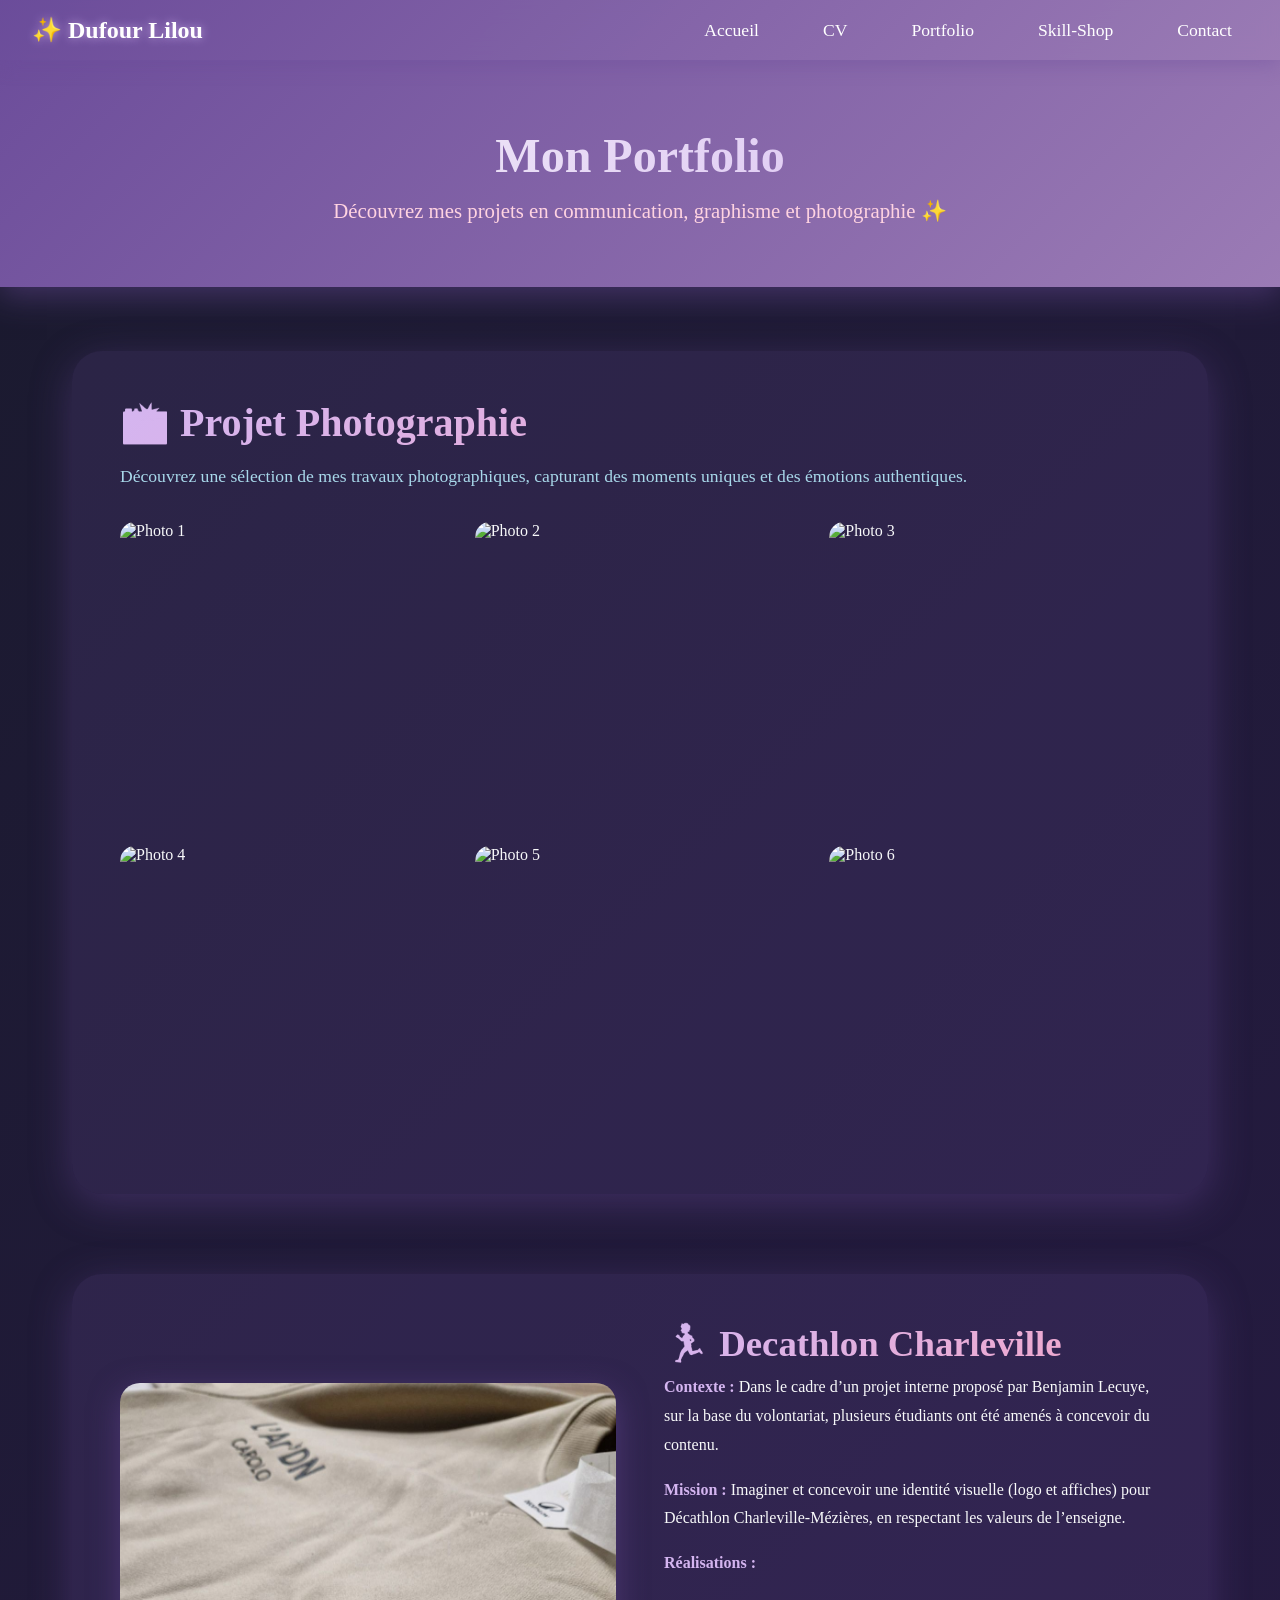
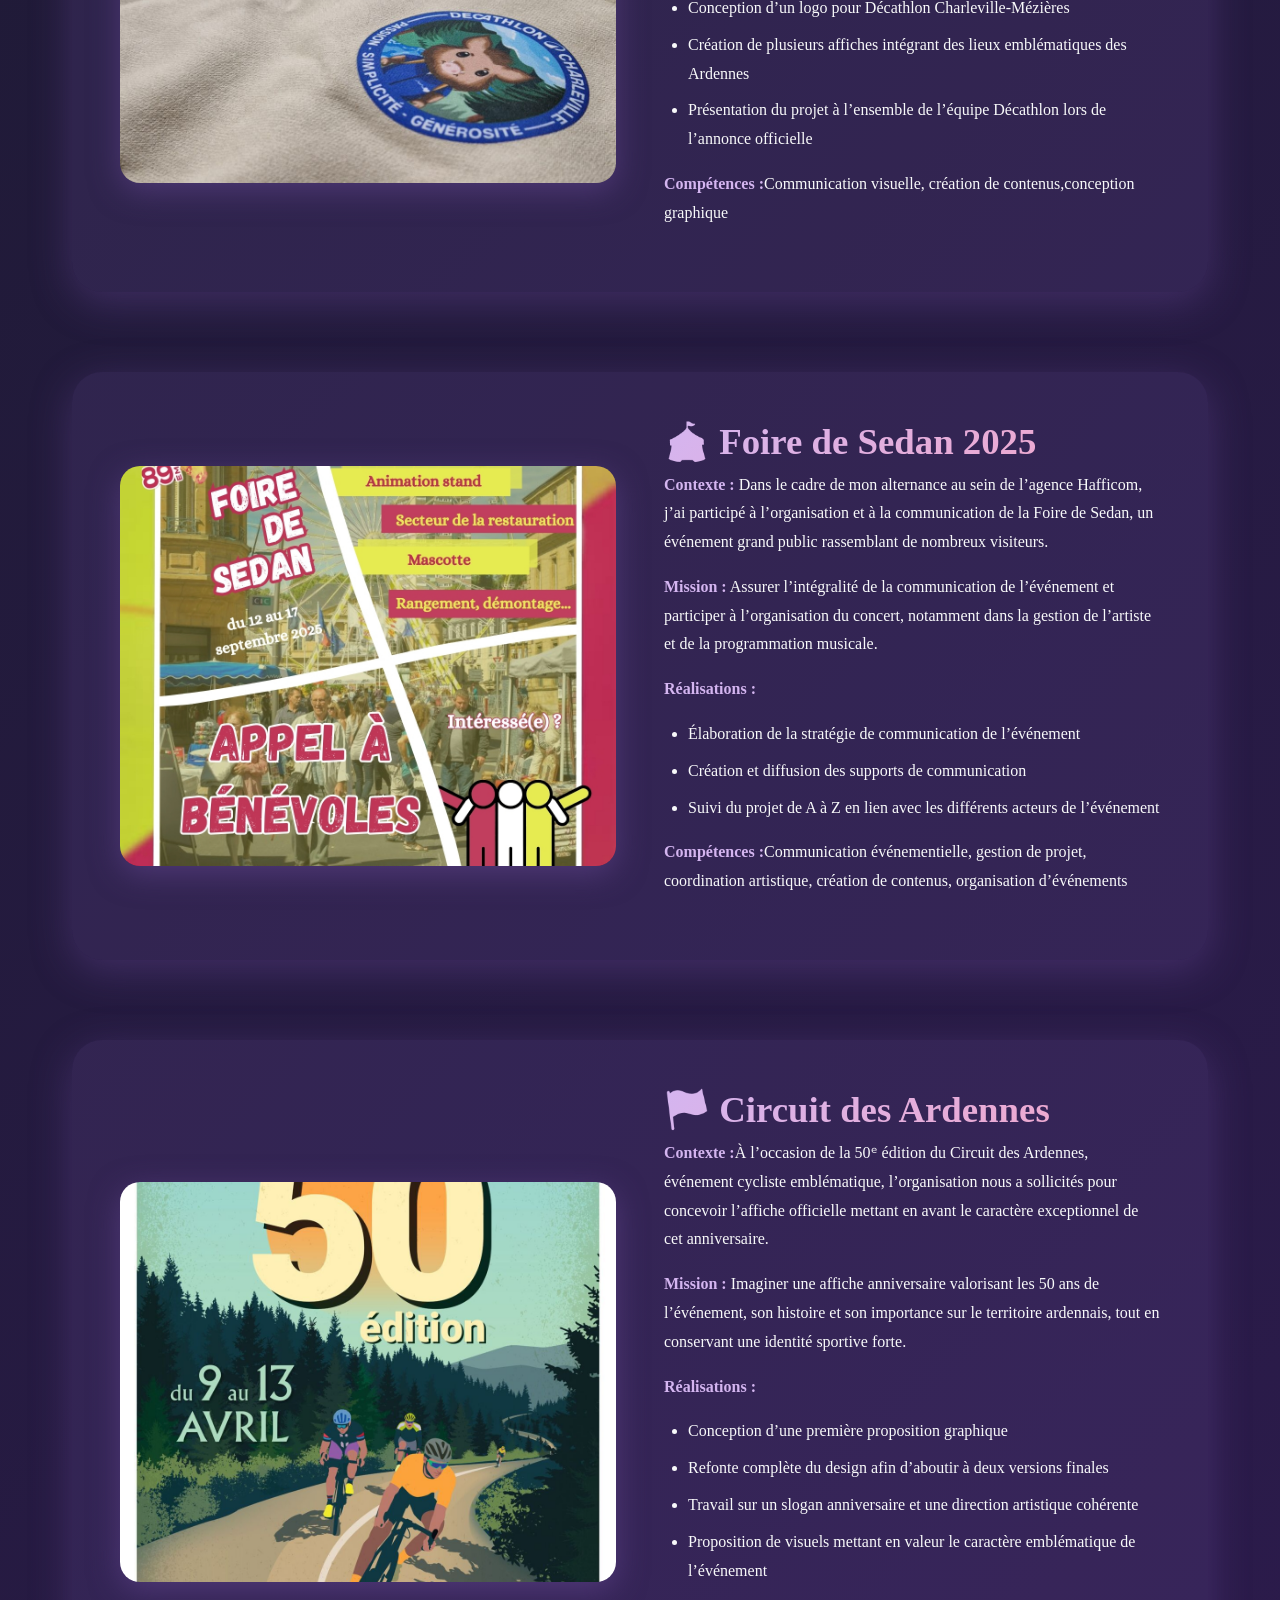
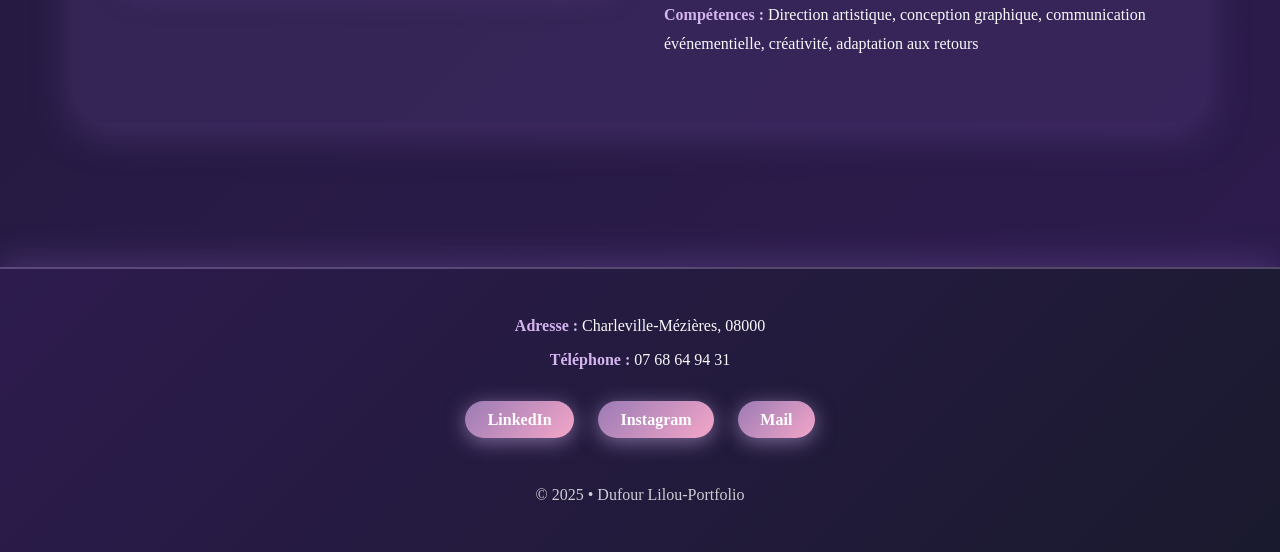
==== portfolio.html @ b740c4a5 "Mise en ligne" ====
<!DOCTYPE html>
<head>
    <meta charset="UTF-8">
    <meta name="viewport" content="width=device-width, initial-scale=1.0">
    <title>Portfolio • Dufour Lilou</title>
    <link rel="stylesheet" href="portfolio.css">
</head>
<body>
    <nav class="navbar">
        <div class="logo">✨ Dufour Lilou</div>
        <button class="burger-menu" id="boutonBurger">
            <span></span>
            <span></span>
            <span></span>
        </button>
        <ul class="nav-liens" id="navliens">
            <li><a href="index.html">Accueil</a></li>
            <li><a href="cv.html">CV</a></li>
            <li><a href="portfolio.html">Portfolio</a></li>
            <li><a href="skill-shop.html">Skill-Shop</a></li>
            <li><a href="contact.html">Contact</a></li>
        </ul>
    </nav>

    <header class="portfolio-header">
        <h1>Mon Portfolio</h1>
        <p>Découvrez mes projets en communication, graphisme et photographie ✨</p>
    </header>

    <main class="contenu-portfolio">

        <section class="projet-section">
            <div class="projet-header">
                <h2>📸 Projet Photographie</h2>
                <p class="projet-intro">Découvrez une sélection de mes travaux photographiques, capturant des moments uniques et des émotions authentiques.</p>
            </div>
            
            <div class="photo-galerie">
                <div class="photo-item" onclick="toggleCaption(this)" data-caption='"Trois âmes, une saison, mille souvenirs." : shooting photo en extérieur'>
                    <img src="Eux 3.JPG" alt="Photo 1">
                    <div class="photo-caption">
                        <p>"Trois âmes, une saison, mille souvenirs." : shooting photo en extérieur</p>
                    </div>
                </div>
                
                <div class="photo-item" onclick="toggleCaption(this)" data-caption='"Les yeux captent la lumière du monde" : shooting pour jeune fille en extérieur'>
                    <img src="Ambre.JPG" alt="Photo 2">
                    <div class="photo-caption">
                        <p>"Les yeux captent la lumière du monde" : shooting pour jeune fille en extérieur</p>
                    </div>
                </div>
                
                <div class="photo-item" onclick="toggleCaption(this)" data-caption='"Dans ses yeux marron, le monde sillumine" : shooting pour jeune fille en extérieur'>
                    <img src="Capucine.JPG" alt="Photo 3">
                    <div class="photo-caption">
                        <p>"Dans ses yeux marron, le monde s'illumine" : shooting pour jeune fille en extérieur</p>
                    </div>
                </div>
                
                <div class="photo-item" onclick="toggleCaption(this)" data-caption='"Petit cœur, grand émerveillement" : shooting photo pour un bébé de 4 mois'>
                    <img src="petitbébé.JPG" alt="Photo 4">
                    <div class="photo-caption">
                        <p>"Petit cœur, grand émerveillement" : shooting photo pour un bébé de 4 mois</p>
                    </div>
                </div>
                
                <div class="photo-item" onclick="toggleCaption(this)" data-caption='"Le monde sefface derrière les gouttes" : photo du paysage urbain'>
                    <img src="retro.JPG" alt="Photo 5">
                    <div class="photo-caption">
                        <p>"Le monde s'efface derrière les gouttes" : photo du paysage urbain</p>
                    </div>
                </div>
                
                <div class="photo-item" onclick="toggleCaption(this)" data-caption='"Esprit sauvage": photographie animale'>
                    <img src="Chèvre.JPG" alt="Photo 6">
                    <div class="photo-caption">
                        <p>"Esprit sauvage": photographie animale</p>
                    </div>
                </div>
            </div>
        </section>

        <section class="projet-section">
            <div class="contenu-projet">
                <div class="projet-image" onclick="openProjectLightbox(this)" data-caption="Projet Decathlon Charleville">
                    <img src="projetdecath.jpg" alt="Projet Decathlon Charleville">
                </div>
                <div class="projet-info">
                    <h2>🏃 Decathlon Charleville</h2>
                    <div class="projet-details">
                        <p><strong>Contexte :</strong> Dans le cadre d’un projet interne proposé par Benjamin Lecuye, 
                            sur la base du volontariat, plusieurs étudiants ont été amenés à concevoir du contenu. </p>
                        <p><strong>Mission :</strong> Imaginer et concevoir une identité visuelle (logo et affiches) pour Décathlon Charleville-Mézières, en respectant 
                            les valeurs de l’enseigne.</p>
                        <p><strong>Réalisations :</strong></p>
                        <ul>
                            <li>Conception d’un logo pour Décathlon Charleville-Mézières</li>
                            <li>Création de plusieurs affiches intégrant des lieux emblématiques des Ardennes</li>
                            <li>Présentation du projet à l’ensemble de l’équipe Décathlon lors de l’annonce officielle</li>
                        </ul>
                        <p><strong>Compétences :</strong>Communication visuelle, création de contenus,conception graphique</p>
                    </div>
                </div>
            </div>
        </section>

        <section class="projet-section reverse">
            <div class="contenu-projet">
                <div class="projet-info">
                    <h2>🎪 Foire de Sedan 2025</h2>
                    <div class="projet-details">
                        <p><strong>Contexte :</strong> Dans le cadre de mon alternance au sein de l’agence Hafficom, 
                            j’ai participé à l’organisation et à la communication de la Foire de Sedan, un événement grand public rassemblant de nombreux visiteurs.</p>
                        <p><strong>Mission :</strong> Assurer l’intégralité de la communication de l’événement et participer à l’organisation du concert, notamment 
                            dans la gestion de l’artiste et de la programmation musicale.</p>
                        <p><strong>Réalisations :</strong></p>
                        <ul>
                            <li>Élaboration de la stratégie de communication de l’événement</li>
                            <li>Création et diffusion des supports de communication</li>
                            <li>Suivi du projet de A à Z en lien avec les différents acteurs de l’événement</li>
                        </ul>
                        <p><strong>Compétences :</strong>Communication événementielle, gestion de projet, coordination artistique, création de contenus, organisation d’événements</p>
                    </div>
                </div>
                <div class="projet-image" onclick="openProjectLightbox(this)" data-caption="Foire de Sedan 2025">
                    <img src="foire de sedan.jpg" alt="Foire de Sedan 2025">
                </div>
            </div>
        </section>

        <section class="projet-section">
            <div class="contenu-projet">
                <div class="projet-image" onclick="openProjectLightbox(this)" data-caption="Circuit des Ardennes - Affiche officielle">
                    <img src="circuit des ardennes.jpg" alt="Circuit des Ardennes">
                </div>
                <div class="projet-info">
                    <h2>🏁 Circuit des Ardennes</h2>
                    <div class="projet-details">
                        <p><strong>Contexte :</strong>À l’occasion de la 50ᵉ édition du Circuit des Ardennes, événement cycliste emblématique, 
                        l’organisation nous a sollicités pour concevoir l’affiche officielle mettant en avant le caractère exceptionnel de cet anniversaire.</p>
                        <p><strong>Mission :</strong> Imaginer une affiche anniversaire valorisant les 50 ans de l’événement, 
                            son histoire et son importance sur le territoire ardennais, tout en conservant une identité sportive forte.</p>
                        <p><strong>Réalisations :</strong></p>
                        <ul>
                            <li>Conception d’une première proposition graphique</li>
                            <li>Refonte complète du design afin d’aboutir à deux versions finales</li>
                            <li>Travail sur un slogan anniversaire et une direction artistique cohérente</li>
                            <li>Proposition de visuels mettant en valeur le caractère emblématique de l’événement</li>
                        </ul>
                        <p><strong>Compétences :</strong> Direction artistique, conception graphique, communication événementielle, créativité, adaptation aux retours</p>
                    </div>
                </div>
            </div>
        </section>

    </main>

    <div class="lightbox" id="lightbox" onclick="closeLightbox(event)">
        <div class="lightbox-content">
            <button class="lightbox-close" onclick="closeLightbox(event)">✕</button>
            <img id="lightbox-img" src="" alt="Photo agrandie">
            <div class="lightbox-caption" id="lightbox-caption"></div>
        </div>
    </div>

     <footer class="footer">
        <div class="footer-content">
            <p><strong>Adresse :</strong> Charleville-Mézières, 08000</p>
            <p><strong>Téléphone :</strong> 07 68 64 94 31</p>
            <div class="footer-socials">
                <a href="https://www.linkedin.com/in/lilou-dufour-b514b3296/" target="_blank">LinkedIn</a>
                <a href="https://www.instagram.com/lunarys_photo/" target="_blank">Instagram</a>
                <a href="mailto:dufour.lilou03@gmail.com">Mail</a>
            </div>
            <p class="footer-copy">© 2025 • Dufour Lilou-Portfolio</p>
        </div>
    </footer>

    <script>
        const boutonBurger = document.getElementById('boutonBurger');
        const navliens = document.getElementById('navliens');

        boutonBurger.addEventListener('click', () => {
            navliens.classList.toggle('active');
            boutonBurger.classList.toggle('active');
        });

        const links = document.querySelectorAll('.nav-links a');
        links.forEach(link => {
            link.addEventListener('click', () => {
                navliens.classList.remove('active');
                boutonBurger.classList.remove('active');
            });
        });

        document.addEventListener('click', (e) => {
            if (!e.target.closest('.navbar')) {
                navliens.classList.remove('active');
                boutonBurger.classList.remove('active');
            }
        });

        function toggleCaption(element) {
            if (event.target.closest('.photo-caption')) {
                const caption = element.querySelector('.photo-caption');
                caption.classList.toggle('active');
            } else {
                openLightbox(element);
            }
        }

        function openLightbox(photoItem) {
            const img = photoItem.querySelector('img');
            const caption = photoItem.getAttribute('data-caption');
            
            document.getElementById('lightbox-img').src = img.src;
            document.getElementById('lightbox-caption').textContent = caption;
            document.getElementById('lightbox').classList.add('active');
            document.body.style.overflow = 'hidden';
        }

        function openProjectLightbox(projetImage) {
            const img = projetImage.querySelector('img');
            const caption = projetImage.getAttribute('data-caption');
            
            document.getElementById('lightbox-img').src = img.src;
            document.getElementById('lightbox-caption').textContent = caption;
            document.getElementById('lightbox').classList.add('active');
            document.body.style.overflow = 'hidden';
        }

        function closeLightbox(event) {
            if (event.target.id === 'lightbox' || event.target.classList.contains('lightbox-close')) {
                document.getElementById('lightbox').classList.remove('active');
                document.body.style.overflow = 'auto';
            }
        }

        document.addEventListener('keydown', function(event) {
            if (event.key === 'Escape') {
                document.getElementById('lightbox').classList.remove('active');
                document.body.style.overflow = 'auto';
            }
        });
    </script>
</body>
</html>
---- portfolio.css ----
* {
    margin: 0;
    padding: 0;
    box-sizing: border-box;
}

body {
    font-family: 'Georgia', serif;
    color: #f8f9fa;
    overflow-x: hidden;
    background: linear-gradient(135deg, #1a1a2e, #2d1b4e);
}

:root {
    --violet-profond: #6b4c9a;
    --violet-doux: #9b7bb5;
    --rose-pastel: #f4a6c8;
    --bleu-pastel: #a8d8ea;
    --lavande: #d4b5f0;
    --rose-clair: #ffd3e1;
    --blanc-lune: #f8f9fa;
}

.navbar {
    position: fixed;
    top: 0;
    width: 100%;
    background: linear-gradient(135deg, rgba(107, 76, 154, 0.95), rgba(155, 123, 181, 0.95));
    backdrop-filter: blur(10px);
    padding: 1rem 2rem;
    display: flex;
    justify-content: space-between;
    align-items: center;
    z-index: 1000;
    box-shadow: 0 4px 20px rgba(107, 76, 154, 0.4);
}

.logo {
    font-size: 1.5rem;
    font-weight: bold;
    color: white;
    text-shadow: 0 0 10px rgba(212, 181, 240, 0.8);
}

.nav-liens {
    display: flex;
    list-style: none;
    gap: 2rem;
}

.nav-liens a {
    color: white;
    text-decoration: none;
    font-size: 1.1rem;
    transition: all 0.3s ease;
    padding: 0.5rem 1rem;
    border-radius: 20px;
    position: relative;
}


.nav-liens a:hover {
    background: rgba(255, 255, 255, 0.2);
    transform: translateY(-2px);
    text-shadow: 0 0 10px rgba(212, 181, 240, 0.8);
}

.nav-liens a:hover::before {
    opacity: 1;
    left: -5px;
}

.burger-menu {
    display: none;
    flex-direction: column;
    background: transparent;
    border: none;
    cursor: pointer;
    gap: 5px;
}

.burger-menu span {
    width: 30px;
    height: 3px;
    background: white;
    border-radius: 3px;
    transition: all 0.3s ease;
    box-shadow: 0 0 10px rgba(212, 181, 240, 0.6);
}

.burger-menu.active span:nth-child(1) {
    transform: rotate(45deg) translate(8px, 8px);
}

.burger-menu.active span:nth-child(2) {
    opacity: 0;
}

.burger-menu.active span:nth-child(3) {
    transform: rotate(-45deg) translate(8px, -8px);
}

.portfolio-header {
    padding: 8rem 2rem 4rem;
    text-align: center;
    background: linear-gradient(135deg, #6b4c9a, #9b7bb5);
    box-shadow: 0 8px 30px rgba(107, 76, 154, 0.5);
}

.portfolio-header h1 {
    font-size: 3rem;
    margin-bottom: 1rem;
    background: linear-gradient(135deg, var(--blanc-lune), var(--lavande));
    -webkit-background-clip: text;
    -webkit-text-fill-color: transparent;
    background-clip: text;
}

.portfolio-header p {
    font-size: 1.3rem;
    color: var(--rose-clair);
}

.contenu-portfolio {
    max-width: 1200px;
    margin: 0 auto;
    padding: 4rem 2rem;
}

.projet-section {
    margin-bottom: 5rem;
    background: rgba(107, 76, 154, 0.2);
    border-radius: 30px;
    padding: 3rem;
    box-shadow: 0 10px 40px rgba(107, 76, 154, 0.4);
    animation: fadeInUp 0.8s ease;
}

@keyframes fadeInUp {
    from {
        opacity: 0;
        transform: translateY(30px);
    }
    to {
        opacity: 1;
        transform: translateY(0);
    }
}

.projet-header h2 {
    font-size: 2.5rem;
    margin-bottom: 1rem;
    background: linear-gradient(135deg, var(--lavande), var(--rose-pastel));
    -webkit-background-clip: text;
    -webkit-text-fill-color: transparent;
    background-clip: text;
}

.projet-intro {
    font-size: 1.1rem;
    margin-bottom: 2rem;
    color: var(--bleu-pastel);
    line-height: 1.6;
}

.photo-galerie {
    display: grid;
    grid-template-columns: repeat(auto-fit, minmax(300px, 1fr));
    gap: 1.5rem;
    margin-top: 2rem;
}

.photo-item {
    position: relative;
    border-radius: 15px;
    overflow: hidden;
    cursor: pointer;
    transition: transform 0.3s ease, box-shadow 0.3s ease;
}

.photo-item:hover {
    transform: translateY(-5px);
    box-shadow: 0 10px 40px rgba(212, 181, 240, 0.6);
}

.photo-item img {
    width: 100%;
    height: 300px;
    object-fit: cover;
    display: block;
    transition: filter 0.3s ease;
}

.photo-caption {
    position: absolute;
    bottom: 0;
    left: 0;
    right: 0;
    background: linear-gradient(to top, rgba(107, 76, 154, 0.95), transparent);
    backdrop-filter: blur(10px);
    padding: 1.5rem;
    transform: translateY(100%);
    transition: transform 0.3s ease;
}

.photo-caption.active {
    transform: translateY(0);
}

.photo-caption p {
    color: white;
    font-size: 0.95rem;
    line-height: 1.5;
}

.contenu-projet {
    display: grid;
    grid-template-columns: 1fr 1fr;
    gap: 3rem;
    align-items: center;
}

.projet-section.reverse .contenu-projet {
    direction: rtl;
}

.projet-section.reverse .projet-info {
    direction: ltr;
}

.projet-image {
    border-radius: 20px;
    overflow: hidden;
    box-shadow: 0 8px 30px rgba(107, 76, 154, 0.5);
    transition: transform 0.3s ease;
    cursor: pointer;
}

.projet-image:hover {
    transform: scale(1.03);
}

.projet-image img {
    width: 100%;
    height: 400px;
    object-fit: cover;
    display: block;
}

.projet-info h2 {
    font-size: 2.3rem;
    margin-bottom: 0.5rem;
    background: linear-gradient(135deg, var(--lavande), var(--rose-pastel));
    -webkit-background-clip: text;
    -webkit-text-fill-color: transparent;
    background-clip: text;
}

.projet-subtitle {
    font-size: 1.2rem;
    color: var(--bleu-pastel);
    font-style: italic;
    margin-bottom: 1.5rem;
}

.projet-details {
    line-height: 1.8;
}

.projet-details p {
    margin-bottom: 1rem;
    color: var(--blanc-lune);
}

.projet-details strong {
    color: var(--lavande);
}

.projet-details ul {
    margin-left: 1.5rem;
    margin-bottom: 1rem;
}

.projet-details li {
    margin-bottom: 0.5rem;
    color: var(--blanc-lune);
}

.lightbox {
    position: fixed;
    top: 0;
    left: 0;
    width: 100%;
    height: 100%;
    background: rgba(0, 0, 0, 0.9);
    display: none;
    justify-content: center;
    align-items: center;
    z-index: 2000;
    padding: 3rem;
}

.lightbox.active {
    display: flex;
}

.lightbox-content {
    position: relative;
    display: flex;
    flex-direction: column;
    justify-content: center;
    align-items: center;
    max-width: 1400px;
    max-height: 90vh;
    animation: zoomIn 0.3s ease;
}

@keyframes zoomIn {
    from {
        transform: scale(0.8);
        opacity: 0;
    }
    to {
        transform: scale(1);
        opacity: 1;
    }
}

.lightbox img {
    max-width: 85vw;
    max-height: 80vh;
    width: auto;
    height: auto;
    object-fit: contain;
    border-radius: 10px;
    box-shadow: 0 10px 50px rgba(0, 0, 0, 0.5);
}

.lightbox-close {
    position: absolute;
    top: -50px;
    right: 0;
    background: white;
    border: none;
    width: 45px;
    height: 45px;
    border-radius: 50%;
    cursor: pointer;
    display: flex;
    align-items: center;
    justify-content: center;
    font-size: 1.5rem;
    transition: all 0.3s ease;
    box-shadow: 0 4px 15px rgba(0, 0, 0, 0.3);
    z-index: 10;
}

.lightbox-close:hover {
    background: var(--rose-pastel);
    transform: rotate(90deg);
    color: white;
}

.lightbox-caption {
    margin-top: 2rem;
    background: rgba(0, 0, 0, 0.95);
    padding: 1rem 2rem;
    border-radius: 10px;
    color: var(--bleu-pastel);
    text-align: center;
    max-width: 85vw;
}

.footer {
    background: linear-gradient(135deg, #2d1b4e, #1a1a2e);
    padding: 3rem 2rem;
    text-align: center;
    border-top: 2px solid rgba(212, 181, 240, 0.3);
    box-shadow: 0 -8px 30px rgba(107, 76, 154, 0.4);
}

.footer-content {
    max-width: 900px;
    margin: 0 auto;
    color: var(--blanc-lune);
    display: flex;
    flex-direction: column;
    gap: 1rem;
}

.footer-content p {
    font-size: 1rem;
    color: var(--blanc-lune);
}

.footer-content strong {
    color: var(--lavande);
}

.footer-socials {
    display: flex;
    justify-content: center;
    gap: 1.5rem;
    margin-top: 1rem;
    flex-wrap: wrap;
}

.footer-socials a {
    text-decoration: none;
    color: white;
    font-weight: bold;
    padding: 0.6rem 1.4rem;
    border-radius: 25px;
    background: linear-gradient(135deg, var(--violet-doux), var(--rose-pastel));
    box-shadow: 0 4px 20px rgba(212, 181, 240, 0.5);
    transition: all 0.3s ease;
    position: relative;
    overflow: hidden;
}

.footer-socials a::before {
    content: '✨';
    position: absolute;
    left: -15px;
    opacity: 0;
    transition: all 0.3s ease;
}

.footer-socials a:hover {
    transform: translateY(-3px);
    box-shadow: 0 6px 30px rgba(212, 181, 240, 0.8);
}

.footer-socials a:hover::before {
    left: 8px;
    opacity: 1;
}

.footer-copy {
    margin-top: 2rem;
    font-size: 0.9rem;
    color: var(--bleu-pastel);
    opacity: 0.8;
}

@media (max-width: 900px) {
    .portfolio-header h1 {
        font-size: 2.3rem;
    }

    .portfolio-header p {
        font-size: 1.1rem;
    }

    .projet-content {
        grid-template-columns: 1fr;
        gap: 2rem;
    }

    .projet-section.reverse .project-content {
        direction: ltr;
    }

    .projet-image img {
        height: 300px;
    }

    .photo-galerie{
        grid-template-columns: repeat(auto-fit, minmax(250px, 1fr));
    }

    .lightbox img {
        max-width: 90vw;
        max-height: 70vh;
    }
    
    .lightbox-caption {
        max-width: 90vw;
        font-size: 0.9rem;
    }
}

@media (max-width: 600px) {
    .nav-liens {
        position: fixed;
        top: 70px;
        right: -100%;
        flex-direction: column;
        background: linear-gradient(135deg, rgba(107, 76, 154, 0.98), rgba(155, 123, 181, 0.98));
        backdrop-filter: blur(10px);
        width: 70%;
        height: calc(100vh - 70px);
        padding: 2rem;
        gap: 1rem;
        transition: right 0.3s ease;
        box-shadow: -5px 0 20px rgba(107, 76, 154, 0.5);
    }
    
    .nav-liens.active {
        right: 0;
    }
    
    .burger-menu {
        display: flex;
    }

    .portfolio-header {
        padding: 6rem 1rem 3rem;
    }

    .portfolio-header h1 {
        font-size: 2rem;
    }

    .portfolio-header p {
        font-size: 1rem;
    }

    .contenu-portfolio {
        padding: 2rem 1rem;
    }

    .projet-section {
        padding: 2rem 1.5rem;
        margin-bottom: 3rem;
    }

    .projet-header h2,
    .projet-info h2 {
        font-size: 1.8rem;
    }

    .photo-galerie {
        grid-template-columns: 1fr;
    }

    .photo-item img {
        height: 250px;
    }

    .projet-image img {
        height: 250px;
    }

    .projet-details {
        font-size: 0.95rem;
    }

    .lightbox {
        padding: 1rem;
    }
    
    .lightbox-close {
        top: 10px;
        right: 10px;
    }

    .lightbox img {
        max-width: 95vw;
        max-height: 65vh;
    }
    
    .lightbox-caption {
        margin-top: 1rem;
        max-width: 95vw;
    }
}
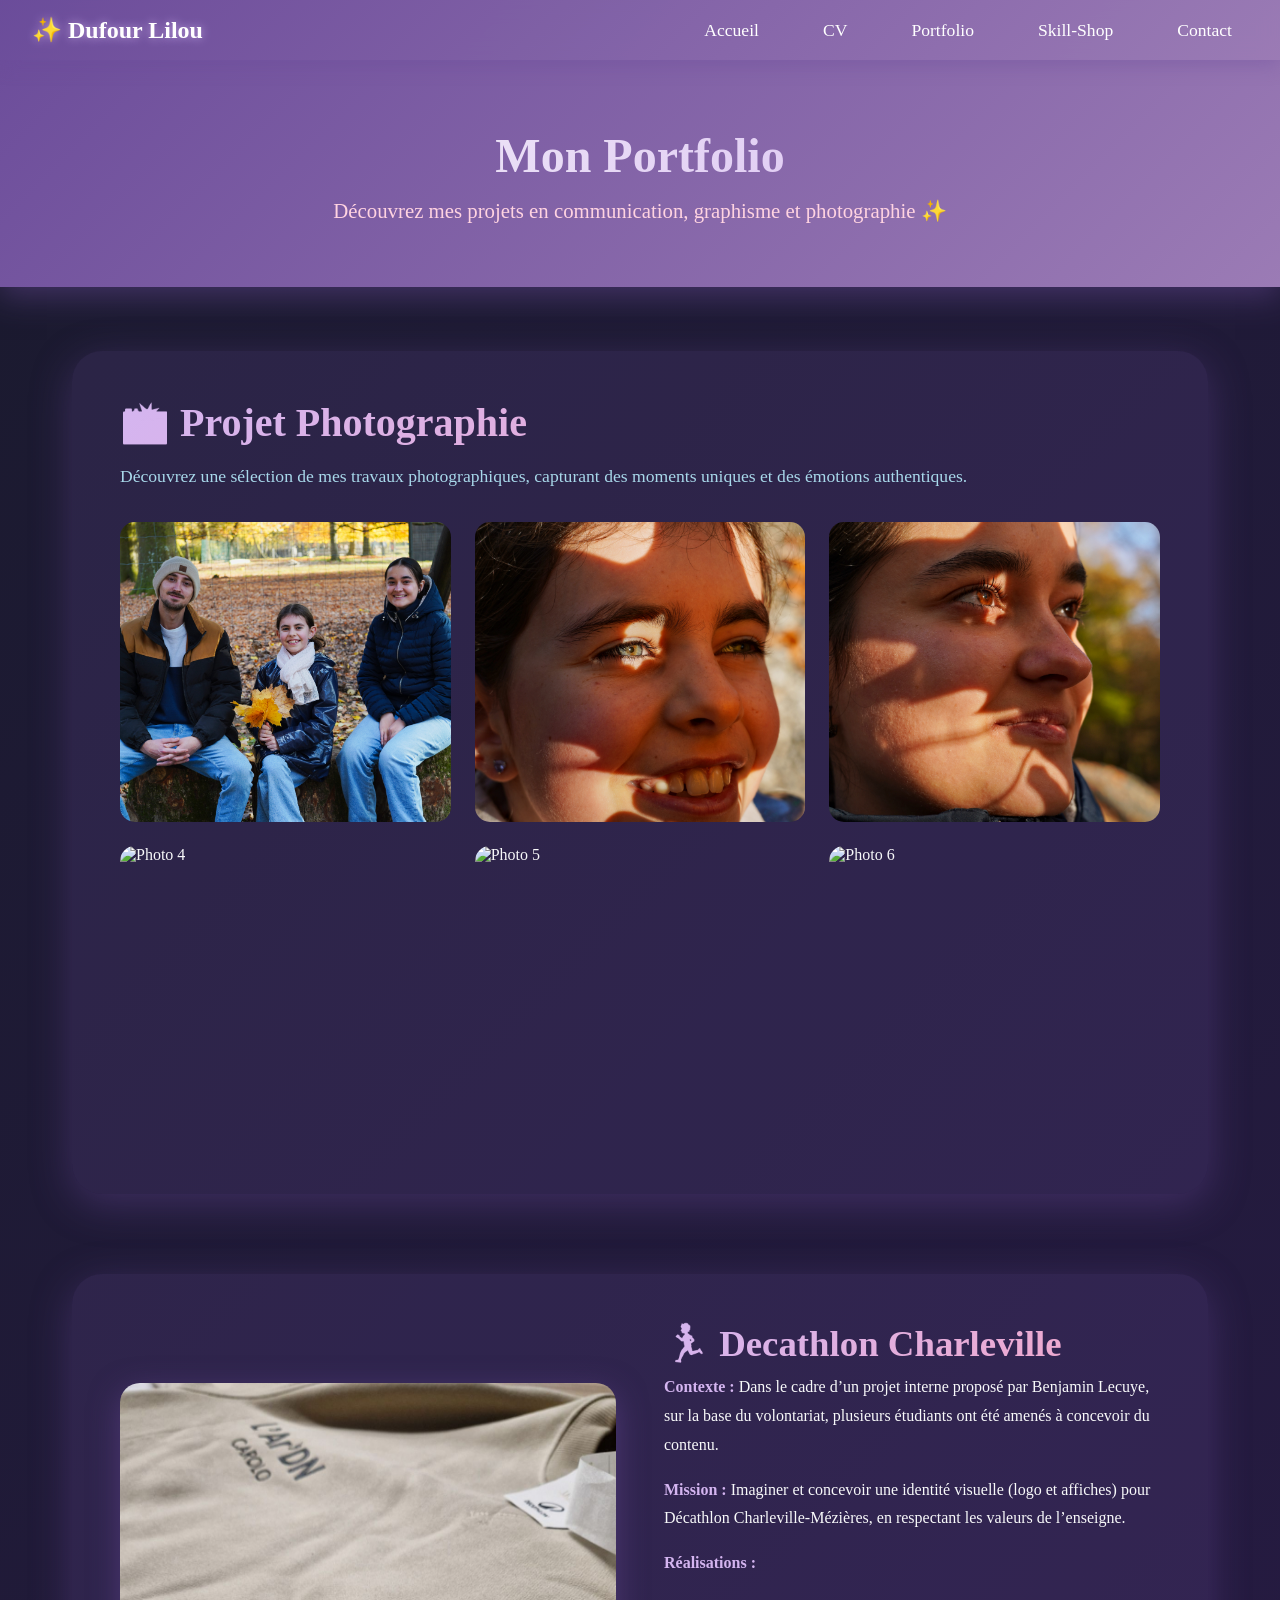
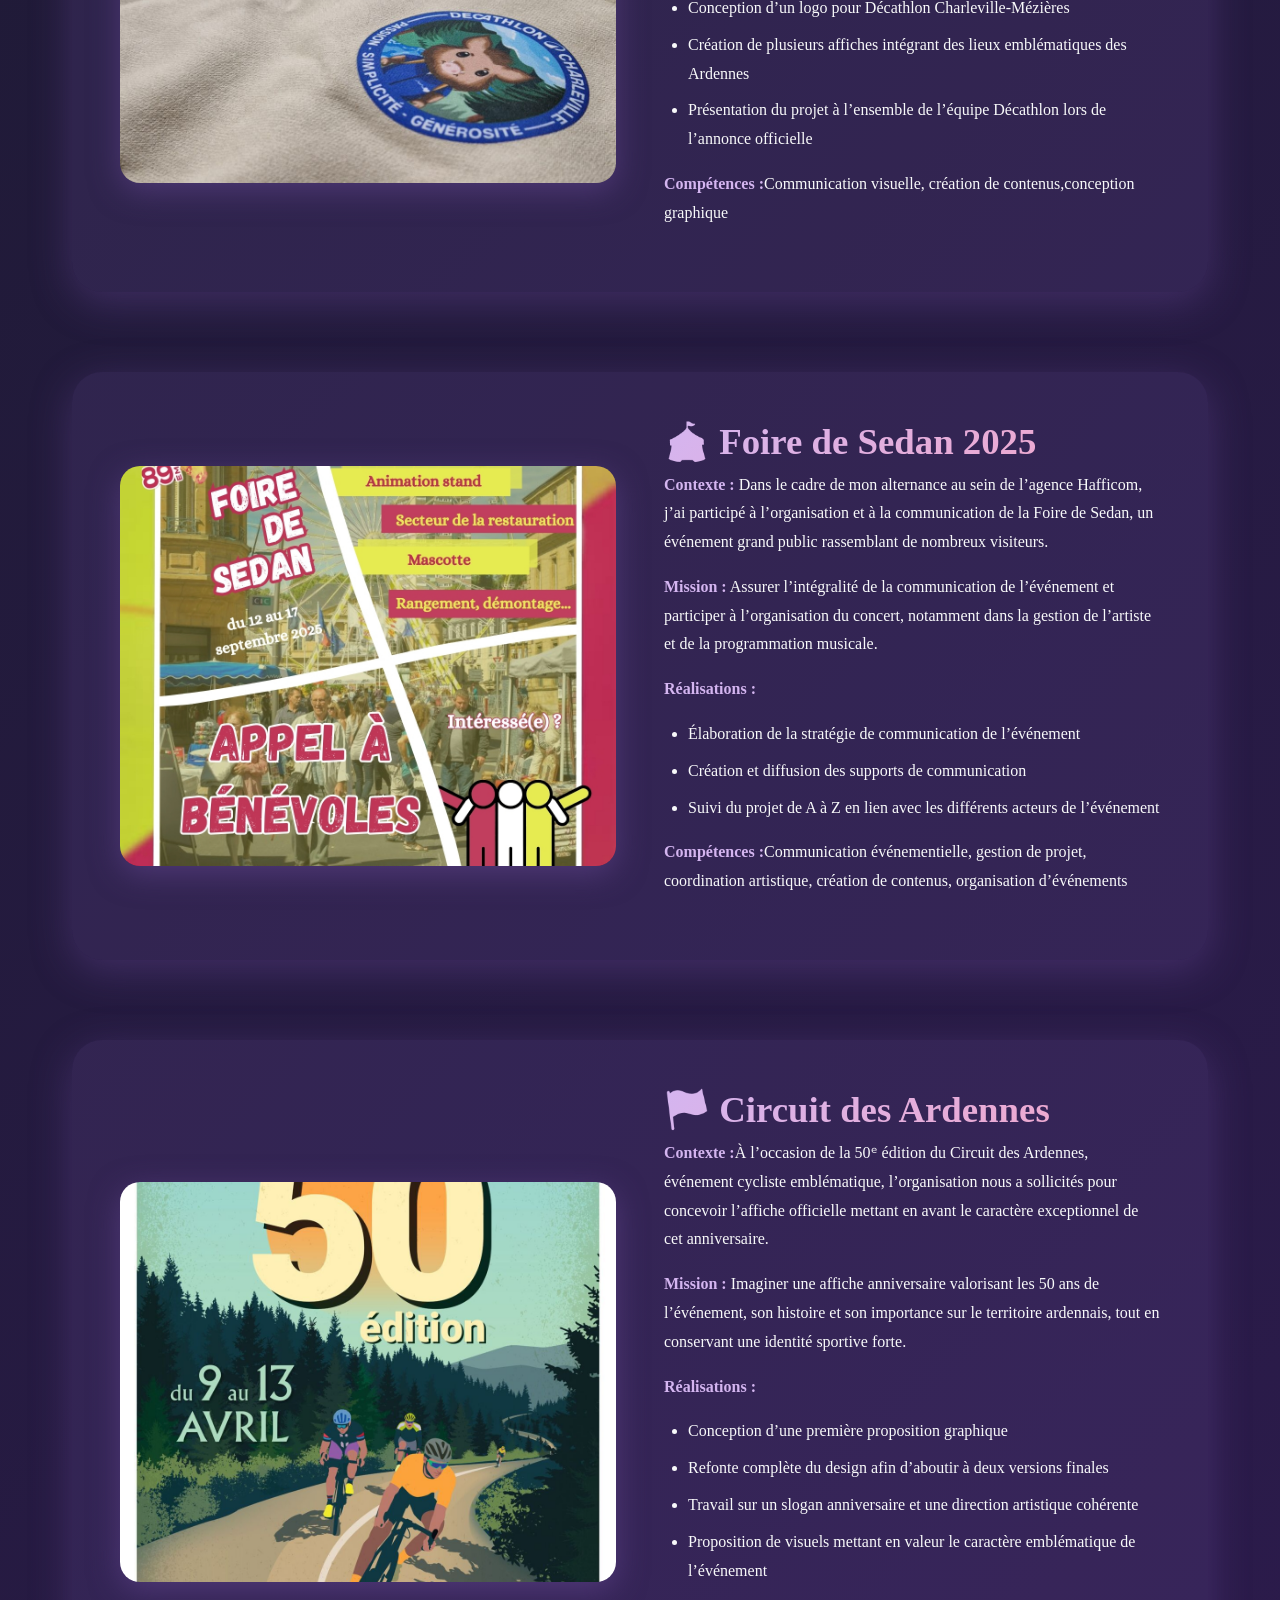
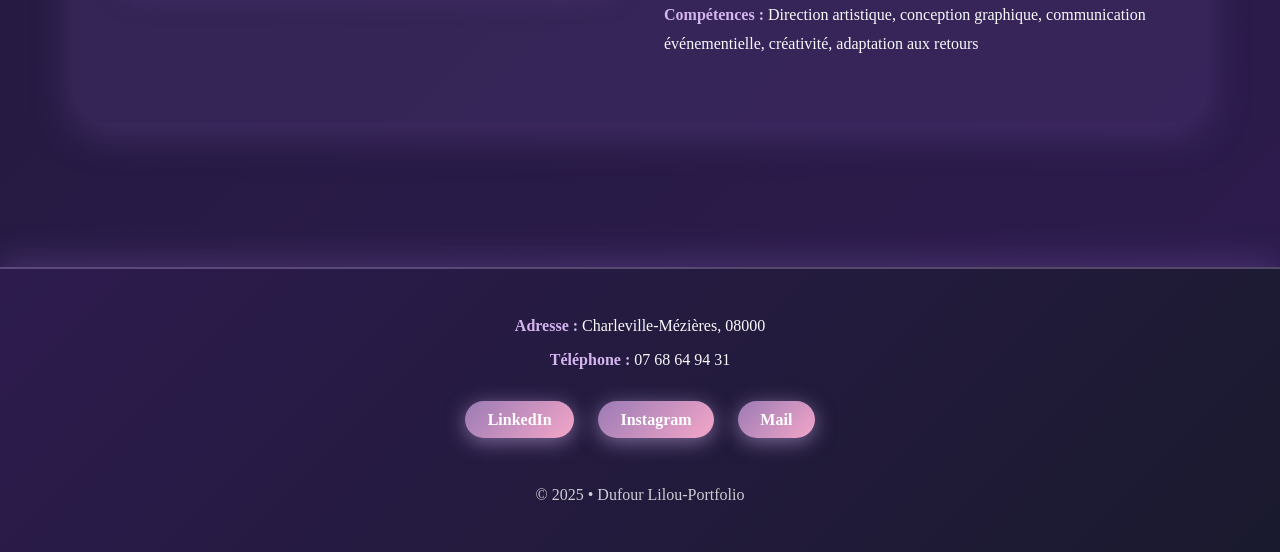
==== commit 9b4cef2c: "Add files via upload" ====
--- a/portfolio.html
+++ b/portfolio.html
@@ -37,42 +37,42 @@
             
             <div class="photo-galerie">
                 <div class="photo-item" onclick="toggleCaption(this)" data-caption='"Trois âmes, une saison, mille souvenirs." : shooting photo en extérieur'>
-                    <img src="Eux 3.JPG" alt="Photo 1">
+                    <img src="Eux 3.jpg" alt="Photo 1">
                     <div class="photo-caption">
                         <p>"Trois âmes, une saison, mille souvenirs." : shooting photo en extérieur</p>
                     </div>
                 </div>
                 
                 <div class="photo-item" onclick="toggleCaption(this)" data-caption='"Les yeux captent la lumière du monde" : shooting pour jeune fille en extérieur'>
-                    <img src="Ambre.JPG" alt="Photo 2">
+                    <img src="Ambre.jpg" alt="Photo 2">
                     <div class="photo-caption">
                         <p>"Les yeux captent la lumière du monde" : shooting pour jeune fille en extérieur</p>
                     </div>
                 </div>
                 
                 <div class="photo-item" onclick="toggleCaption(this)" data-caption='"Dans ses yeux marron, le monde sillumine" : shooting pour jeune fille en extérieur'>
-                    <img src="Capucine.JPG" alt="Photo 3">
+                    <img src="Capucine.jpg" alt="Photo 3">
                     <div class="photo-caption">
                         <p>"Dans ses yeux marron, le monde s'illumine" : shooting pour jeune fille en extérieur</p>
                     </div>
                 </div>
                 
                 <div class="photo-item" onclick="toggleCaption(this)" data-caption='"Petit cœur, grand émerveillement" : shooting photo pour un bébé de 4 mois'>
-                    <img src="petitbébé.JPG" alt="Photo 4">
+                    <img src="petitbébé.jpg" alt="Photo 4">
                     <div class="photo-caption">
                         <p>"Petit cœur, grand émerveillement" : shooting photo pour un bébé de 4 mois</p>
                     </div>
                 </div>
                 
                 <div class="photo-item" onclick="toggleCaption(this)" data-caption='"Le monde sefface derrière les gouttes" : photo du paysage urbain'>
-                    <img src="retro.JPG" alt="Photo 5">
+                    <img src="retro.jpg" alt="Photo 5">
                     <div class="photo-caption">
                         <p>"Le monde s'efface derrière les gouttes" : photo du paysage urbain</p>
                     </div>
                 </div>
                 
                 <div class="photo-item" onclick="toggleCaption(this)" data-caption='"Esprit sauvage": photographie animale'>
-                    <img src="Chèvre.JPG" alt="Photo 6">
+                    <img src="Chèvre.jpg" alt="Photo 6">
                     <div class="photo-caption">
                         <p>"Esprit sauvage": photographie animale</p>
                     </div>
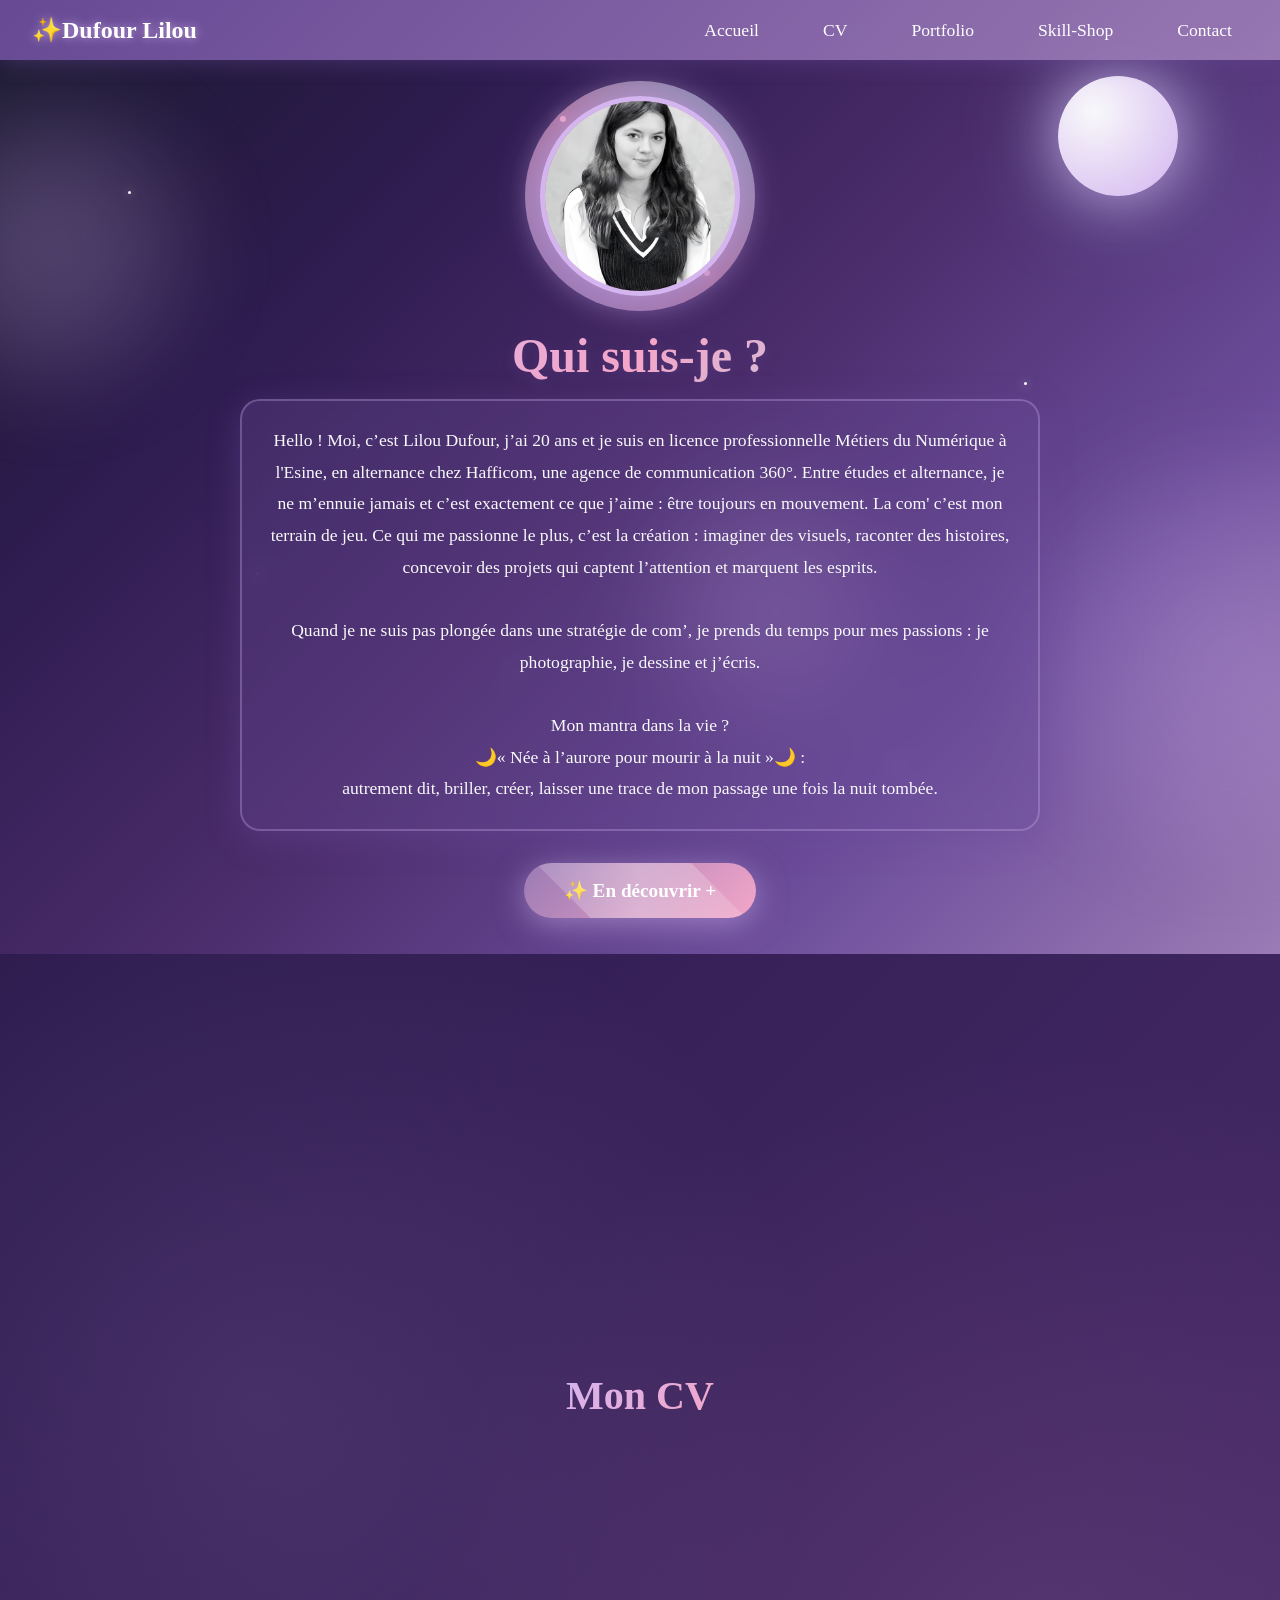
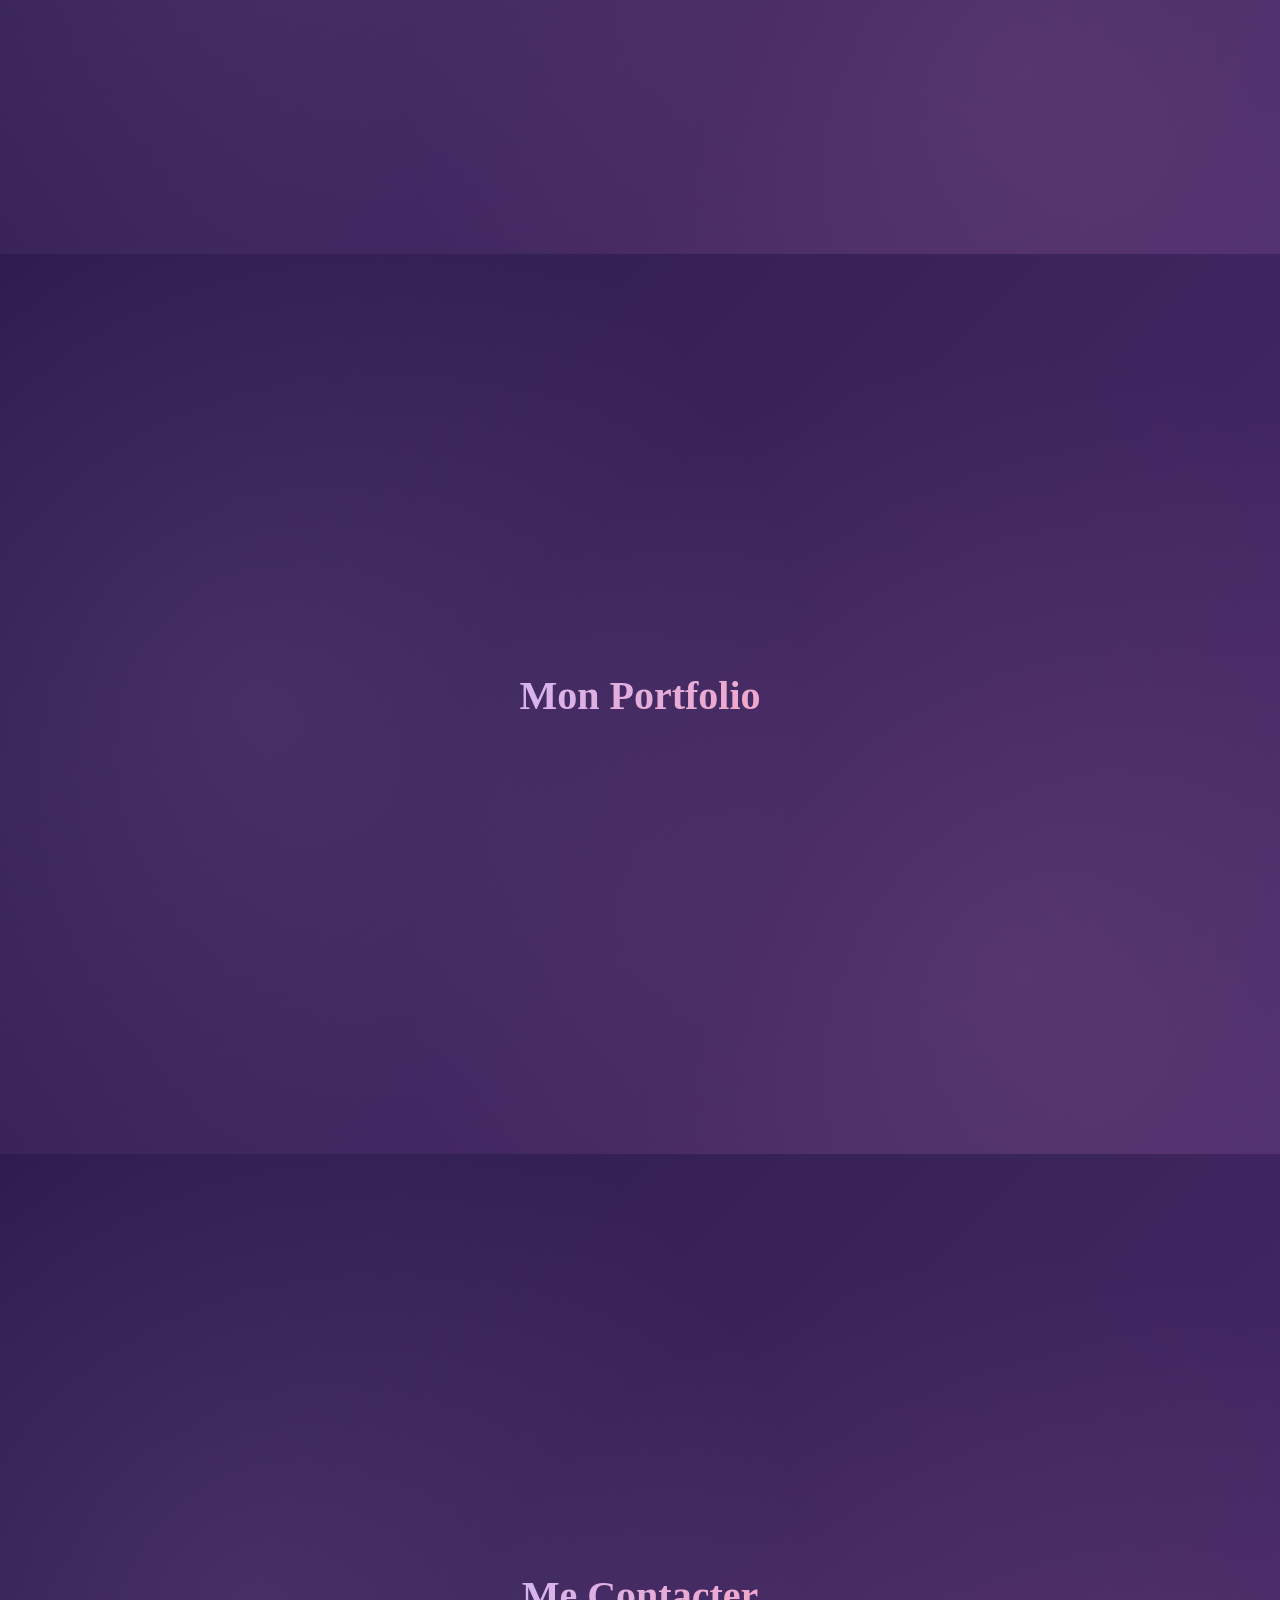
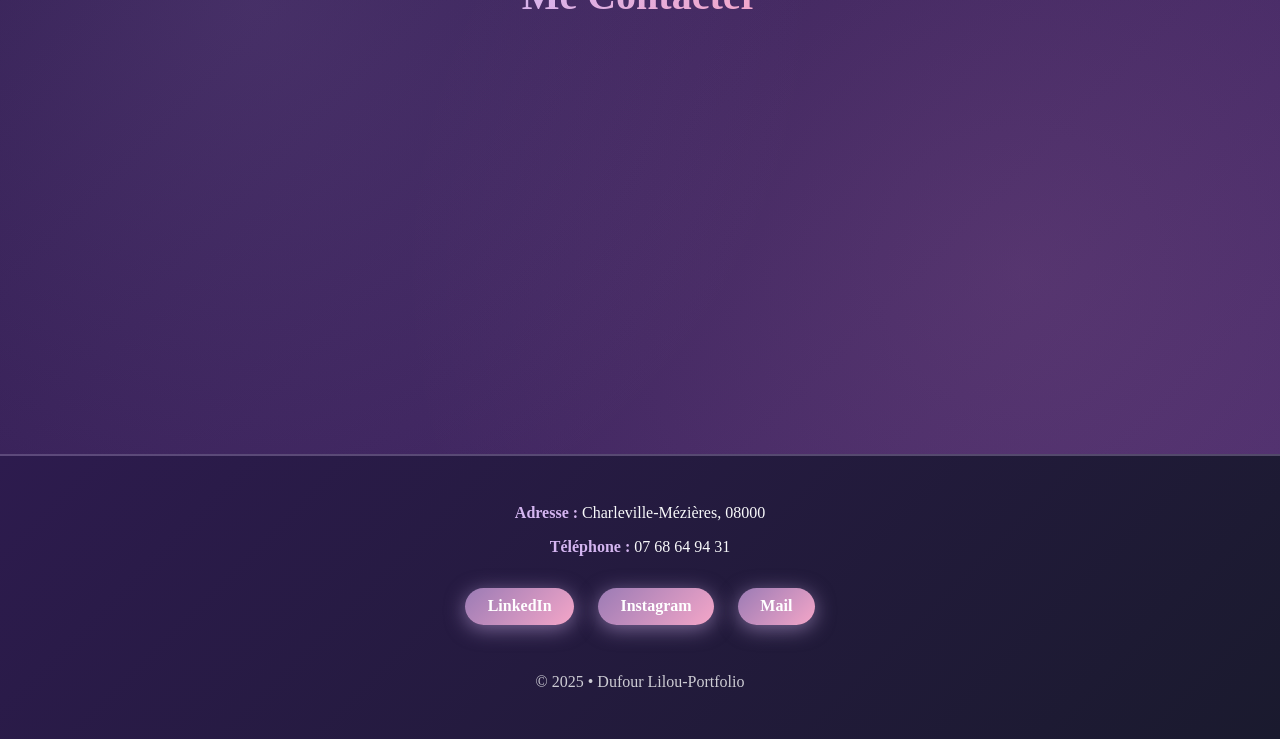
==== commit ac3e7f48: "Add files via upload" ====
--- a/portfolio.html
+++ b/portfolio.html
@@ -1,176 +1,124 @@
 <!DOCTYPE html>
+<html lang="fr">
 <head>
+    <script>(function(w,d,s,l,i){w[l]=w[l]||[];w[l].push({'gtm.start':
+    new Date().getTime(),event:'gtm.js'});var f=d.getElementsByTagName(s)[0],
+    j=d.createElement(s),dl=l!='dataLayer'?'&l='+l:'';j.async=true;j.src=
+    'https://www.googletagmanager.com/gtm.js?id='+i+dl;f.parentNode.insertBefore(j,f);
+    })(window,document,'script','dataLayer','GTM-K3XC9GG2');</script>
     <meta charset="UTF-8">
     <meta name="viewport" content="width=device-width, initial-scale=1.0">
-    <title>Portfolio • Dufour Lilou</title>
-    <link rel="stylesheet" href="portfolio.css">
+    
+    <title>Lilou Dufour | Portfolio Communication & Numérique</title>
+    <meta name="description" content="Découvrez le portfolio de Lilou Dufour, étudiante en licence professionnelle Métiers du Numérique. Création visuelle et communication 360°.">
+    <meta name="author" content="Lilou Dufour">
+    <meta name="keywords" content="Portfolio, Lilou Dufour, Communication, Numérique, Web Design, Esine, Alternance">
+    
+    <meta property="og:type" content="website">
+    <meta property="og:url" content="https://dufourlilou.github.io/portfolio/">
+    <meta property="og:title" content="Lilou Dufour | Portfolio Communication & Numérique">
+    <meta property="og:description" content="Découvrez le portfolio de Lilou Dufour, étudiante en licence pro Métiers du Numérique. Création visuelle et stratégie digitale.">
+    <meta property="og:image" content="https://dufourlilou.github.io/portfolio/Photo%20moi.jpeg">
+
+    <meta name="twitter:card" content="summary_large_image">
+    <meta name="twitter:site" content="@LilouDufour"> 
+    <meta name="twitter:url" content="https://dufourlilou.github.io/portfolio/">
+    <meta name="twitter:title" content="Lilou Dufour | Portfolio Communication & Numérique">
+    <meta name="twitter:description" content="Découvrez le portfolio de Lilou Dufour, étudiante en licence pro Métiers du Numérique.">
+    <meta name="twitter:image" content="https://dufourlilou.github.io/portfolio/Photo%20moi.jpeg">
+
+    <link rel="icon" type="image/jpeg" href="Photo moi.jpeg">
+    <link rel="apple-touch-icon" href="Photo moi.jpeg">
+    <link rel="manifest" href="manifest.json">
+    <meta name="theme-color" content="#6200ee">
+
+    <link rel="stylesheet" href="Accueil.css">
 </head>
 <body>
-    <nav class="navbar">
-        <div class="logo">✨ Dufour Lilou</div>
-        <button class="burger-menu" id="boutonBurger">
-            <span></span>
-            <span></span>
-            <span></span>
-        </button>
-        <ul class="nav-liens" id="navliens">
-            <li><a href="index.html">Accueil</a></li>
-            <li><a href="cv.html">CV</a></li>
-            <li><a href="portfolio.html">Portfolio</a></li>
-            <li><a href="skill-shop.html">Skill-Shop</a></li>
-            <li><a href="contact.html">Contact</a></li>
-        </ul>
-    </nav>
+    <noscript><iframe src="https://www.googletagmanager.com/ns.html?id=GTM-K3XC9GG2"
+    height="0" width="0" style="display:none;visibility:hidden"></iframe></noscript>
 
-    <header class="portfolio-header">
-        <h1>Mon Portfolio</h1>
-        <p>Découvrez mes projets en communication, graphisme et photographie ✨</p>
+    <header>
+        <nav class="navbar">
+            <div class="logo">✨Dufour Lilou</div>
+            <button class="burger-menu" id="boutonBurger">
+                <span></span>
+                <span></span>
+                <span></span>
+            </button>
+            <ul class="nav-liens" id="navliens">
+                <li><a href="index.html">Accueil</a></li>
+                <li><a href="cv.html">CV</a></li>
+                <li><a href="portfolio.html">Portfolio</a></li>
+                <li><a href="skill-shop.html">Skill-Shop</a></li>
+                <li><a href="contact.html">Contact</a></li>
+            </ul>
+        </nav>
     </header>
 
-    <main class="contenu-portfolio">
+    <main>
+        <section id="accueil" class="hero" itemscope itemtype="https://schema.org/Article">
+            <div class="etoiles">
+                <div class="etoile"></div><div class="etoile"></div><div class="etoile"></div>
+                <div class="etoile"></div><div class="etoile"></div><div class="etoile"></div>
+            </div>
 
-        <section class="projet-section">
-            <div class="projet-header">
-                <h2>📸 Projet Photographie</h2>
-                <p class="projet-intro">Découvrez une sélection de mes travaux photographiques, capturant des moments uniques et des émotions authentiques.</p>
+            <div class="nuage-magique nuage1"></div>
+            <div class="nuage-magique nuage2"></div>
+            <div class="nuage-magique nuage3"></div>
+
+            <div class="hero-content">
+                <div class="contenu-photo">
+                    <div class="photo-profile">
+                        <img src="Photo moi.jpeg" alt="Portrait de Lilou Dufour, étudiante en communication numérique" itemprop="image">
+                    </div>
+                    <div class="cercle-photo"></div>
+                    <div class="particule-magique particule1"></div>
+                    <div class="particule-magique particule2"></div>
+                    <div class="particule-magique particule3"></div>
+                    <div class="particule-magique particule4"></div>
+                </div>
+
+                <h1 class="hero-titre" itemprop="headline"> Qui suis-je ? </h1>
+
+                <p class="hero-texte" itemprop="articleBody">
+                    Hello ! Moi, c’est Lilou Dufour, j’ai 20 ans et je suis en licence professionnelle Métiers du Numérique à l'Esine, en alternance chez Hafficom, une agence de communication 360°.
+                    Entre études et alternance, je ne m’ennuie jamais et c’est exactement ce que j’aime : être toujours en mouvement.
+                    La com' c’est mon terrain de jeu. Ce qui me passionne le plus, c’est la création : imaginer des visuels, raconter des histoires, concevoir des projets qui captent l’attention et marquent les esprits.
+                    <br><br>Quand je ne suis pas plongée dans une stratégie de com’, je prends du temps pour mes passions : je photographie, je dessine et j’écris.
+                    <br><br> Mon mantra dans la vie ?
+                    <br> 🌙« Née à l’aurore pour mourir à la nuit »🌙 : 
+                    <br>autrement dit, briller, créer, laisser une trace de mon passage une fois la nuit tombée.
+                </p>
+                
+                <meta itemprop="author" content="Lilou Dufour">
+                
+                <a href="#portfolio" class="cta-button">✨ En découvrir +</a>
             </div>
-            
-            <div class="photo-galerie">
-                <div class="photo-item" onclick="toggleCaption(this)" data-caption='"Trois âmes, une saison, mille souvenirs." : shooting photo en extérieur'>
-                    <img src="Eux 3.jpg" alt="Photo 1">
-                    <div class="photo-caption">
-                        <p>"Trois âmes, une saison, mille souvenirs." : shooting photo en extérieur</p>
-                    </div>
-                </div>
-                
-                <div class="photo-item" onclick="toggleCaption(this)" data-caption='"Les yeux captent la lumière du monde" : shooting pour jeune fille en extérieur'>
-                    <img src="Ambre.jpg" alt="Photo 2">
-                    <div class="photo-caption">
-                        <p>"Les yeux captent la lumière du monde" : shooting pour jeune fille en extérieur</p>
-                    </div>
-                </div>
-                
-                <div class="photo-item" onclick="toggleCaption(this)" data-caption='"Dans ses yeux marron, le monde sillumine" : shooting pour jeune fille en extérieur'>
-                    <img src="Capucine.jpg" alt="Photo 3">
-                    <div class="photo-caption">
-                        <p>"Dans ses yeux marron, le monde s'illumine" : shooting pour jeune fille en extérieur</p>
-                    </div>
-                </div>
-                
-                <div class="photo-item" onclick="toggleCaption(this)" data-caption='"Petit cœur, grand émerveillement" : shooting photo pour un bébé de 4 mois'>
-                    <img src="petitbébé.jpg" alt="Photo 4">
-                    <div class="photo-caption">
-                        <p>"Petit cœur, grand émerveillement" : shooting photo pour un bébé de 4 mois</p>
-                    </div>
-                </div>
-                
-                <div class="photo-item" onclick="toggleCaption(this)" data-caption='"Le monde sefface derrière les gouttes" : photo du paysage urbain'>
-                    <img src="retro.jpg" alt="Photo 5">
-                    <div class="photo-caption">
-                        <p>"Le monde s'efface derrière les gouttes" : photo du paysage urbain</p>
-                    </div>
-                </div>
-                
-                <div class="photo-item" onclick="toggleCaption(this)" data-caption='"Esprit sauvage": photographie animale'>
-                    <img src="Chèvre.jpg" alt="Photo 6">
-                    <div class="photo-caption">
-                        <p>"Esprit sauvage": photographie animale</p>
-                    </div>
-                </div>
-            </div>
+            <div class="deco-lune"></div>
         </section>
 
-        <section class="projet-section">
-            <div class="contenu-projet">
-                <div class="projet-image" onclick="openProjectLightbox(this)" data-caption="Projet Decathlon Charleville">
-                    <img src="projetdecath.jpg" alt="Projet Decathlon Charleville">
-                </div>
-                <div class="projet-info">
-                    <h2>🏃 Decathlon Charleville</h2>
-                    <div class="projet-details">
-                        <p><strong>Contexte :</strong> Dans le cadre d’un projet interne proposé par Benjamin Lecuye, 
-                            sur la base du volontariat, plusieurs étudiants ont été amenés à concevoir du contenu. </p>
-                        <p><strong>Mission :</strong> Imaginer et concevoir une identité visuelle (logo et affiches) pour Décathlon Charleville-Mézières, en respectant 
-                            les valeurs de l’enseigne.</p>
-                        <p><strong>Réalisations :</strong></p>
-                        <ul>
-                            <li>Conception d’un logo pour Décathlon Charleville-Mézières</li>
-                            <li>Création de plusieurs affiches intégrant des lieux emblématiques des Ardennes</li>
-                            <li>Présentation du projet à l’ensemble de l’équipe Décathlon lors de l’annonce officielle</li>
-                        </ul>
-                        <p><strong>Compétences :</strong>Communication visuelle, création de contenus,conception graphique</p>
-                    </div>
-                </div>
-            </div>
+        <section id="cv" class="section-placeholder">
+            <h2><a href="cv.html">Mon CV</a></h2>
         </section>
 
-        <section class="projet-section reverse">
-            <div class="contenu-projet">
-                <div class="projet-info">
-                    <h2>🎪 Foire de Sedan 2025</h2>
-                    <div class="projet-details">
-                        <p><strong>Contexte :</strong> Dans le cadre de mon alternance au sein de l’agence Hafficom, 
-                            j’ai participé à l’organisation et à la communication de la Foire de Sedan, un événement grand public rassemblant de nombreux visiteurs.</p>
-                        <p><strong>Mission :</strong> Assurer l’intégralité de la communication de l’événement et participer à l’organisation du concert, notamment 
-                            dans la gestion de l’artiste et de la programmation musicale.</p>
-                        <p><strong>Réalisations :</strong></p>
-                        <ul>
-                            <li>Élaboration de la stratégie de communication de l’événement</li>
-                            <li>Création et diffusion des supports de communication</li>
-                            <li>Suivi du projet de A à Z en lien avec les différents acteurs de l’événement</li>
-                        </ul>
-                        <p><strong>Compétences :</strong>Communication événementielle, gestion de projet, coordination artistique, création de contenus, organisation d’événements</p>
-                    </div>
-                </div>
-                <div class="projet-image" onclick="openProjectLightbox(this)" data-caption="Foire de Sedan 2025">
-                    <img src="foire de sedan.jpg" alt="Foire de Sedan 2025">
-                </div>
-            </div>
+        <section id="portfolio" class="section-placeholder">
+            <h2><a href="portfolio.html">Mon Portfolio</a></h2>
         </section>
 
-        <section class="projet-section">
-            <div class="contenu-projet">
-                <div class="projet-image" onclick="openProjectLightbox(this)" data-caption="Circuit des Ardennes - Affiche officielle">
-                    <img src="circuit des ardennes.jpg" alt="Circuit des Ardennes">
-                </div>
-                <div class="projet-info">
-                    <h2>🏁 Circuit des Ardennes</h2>
-                    <div class="projet-details">
-                        <p><strong>Contexte :</strong>À l’occasion de la 50ᵉ édition du Circuit des Ardennes, événement cycliste emblématique, 
-                        l’organisation nous a sollicités pour concevoir l’affiche officielle mettant en avant le caractère exceptionnel de cet anniversaire.</p>
-                        <p><strong>Mission :</strong> Imaginer une affiche anniversaire valorisant les 50 ans de l’événement, 
-                            son histoire et son importance sur le territoire ardennais, tout en conservant une identité sportive forte.</p>
-                        <p><strong>Réalisations :</strong></p>
-                        <ul>
-                            <li>Conception d’une première proposition graphique</li>
-                            <li>Refonte complète du design afin d’aboutir à deux versions finales</li>
-                            <li>Travail sur un slogan anniversaire et une direction artistique cohérente</li>
-                            <li>Proposition de visuels mettant en valeur le caractère emblématique de l’événement</li>
-                        </ul>
-                        <p><strong>Compétences :</strong> Direction artistique, conception graphique, communication événementielle, créativité, adaptation aux retours</p>
-                    </div>
-                </div>
-            </div>
+        <section id="contact" class="section-placeholder">
+            <h2><a href="contact.html">Me Contacter</a></h2>
         </section>
-
     </main>
 
-    <div class="lightbox" id="lightbox" onclick="closeLightbox(event)">
-        <div class="lightbox-content">
-            <button class="lightbox-close" onclick="closeLightbox(event)">✕</button>
-            <img id="lightbox-img" src="" alt="Photo agrandie">
-            <div class="lightbox-caption" id="lightbox-caption"></div>
-        </div>
-    </div>
-
-     <footer class="footer">
-        <div class="footer-content">
+    <footer class="footer">
+        <div class="contenu-footer">
             <p><strong>Adresse :</strong> Charleville-Mézières, 08000</p>
             <p><strong>Téléphone :</strong> 07 68 64 94 31</p>
             <div class="footer-socials">
-                <a href="https://www.linkedin.com/in/lilou-dufour-b514b3296/" target="_blank">LinkedIn</a>
-                <a href="https://www.instagram.com/lunarys_photo/" target="_blank">Instagram</a>
-                <a href="mailto:dufour.lilou03@gmail.com">Mail</a>
+                <a href="https://www.linkedin.com/in/lilou-dufour-b514b3296/" target="_blank" rel="nofollow">LinkedIn</a>
+                <a href="https://www.instagram.com/lunarys_photo/" target="_blank" rel="nofollow">Instagram</a>
+                <a href="mailto:dufour.lilou03@gmail.com" rel="nofollow">Mail</a>
             </div>
             <p class="footer-copy">© 2025 • Dufour Lilou-Portfolio</p>
         </div>
@@ -185,63 +133,17 @@
             boutonBurger.classList.toggle('active');
         });
 
-        const links = document.querySelectorAll('.nav-links a');
-        links.forEach(link => {
-            link.addEventListener('click', () => {
-                navliens.classList.remove('active');
-                boutonBurger.classList.remove('active');
-            });
-        });
-
         document.addEventListener('click', (e) => {
             if (!e.target.closest('.navbar')) {
                 navliens.classList.remove('active');
                 boutonBurger.classList.remove('active');
             }
         });
-
-        function toggleCaption(element) {
-            if (event.target.closest('.photo-caption')) {
-                const caption = element.querySelector('.photo-caption');
-                caption.classList.toggle('active');
-            } else {
-                openLightbox(element);
-            }
-        }
-
-        function openLightbox(photoItem) {
-            const img = photoItem.querySelector('img');
-            const caption = photoItem.getAttribute('data-caption');
-            
-            document.getElementById('lightbox-img').src = img.src;
-            document.getElementById('lightbox-caption').textContent = caption;
-            document.getElementById('lightbox').classList.add('active');
-            document.body.style.overflow = 'hidden';
-        }
-
-        function openProjectLightbox(projetImage) {
-            const img = projetImage.querySelector('img');
-            const caption = projetImage.getAttribute('data-caption');
-            
-            document.getElementById('lightbox-img').src = img.src;
-            document.getElementById('lightbox-caption').textContent = caption;
-            document.getElementById('lightbox').classList.add('active');
-            document.body.style.overflow = 'hidden';
-        }
-
-        function closeLightbox(event) {
-            if (event.target.id === 'lightbox' || event.target.classList.contains('lightbox-close')) {
-                document.getElementById('lightbox').classList.remove('active');
-                document.body.style.overflow = 'auto';
-            }
-        }
-
-        document.addEventListener('keydown', function(event) {
-            if (event.key === 'Escape') {
-                document.getElementById('lightbox').classList.remove('active');
-                document.body.style.overflow = 'auto';
-            }
-        });
+    </script>
+    <script>
+        if('serviceWorker' in navigator) {
+            navigator.serviceWorker.register('./sw.js');
+        };
     </script>
 </body>
 </html>
--- a/Accueil.css
+++ b/Accueil.css
@@ -0,0 +1,594 @@
+* {
+    margin: 0;
+    padding: 0;
+    box-sizing: border-box;
+}
+
+body {
+    font-family: 'Georgia', serif;
+    color: #4a3563;
+    overflow-x: hidden;
+    background: #1a1a2e;
+}
+
+:root {
+    --violet-profond: #6b4c9a;
+    --violet-doux: #9b7bb5;
+    --rose-pastel: #f4a6c8;
+    --bleu-pastel: #a8d8ea;
+    --lavande: #d4b5f0;
+    --rose-clair: #ffd3e1;
+    --blanc-lune: #f8f9fa;
+}
+
+.navbar {
+    position: fixed;
+    top: 0;
+    width: 100%;
+    background: linear-gradient(135deg, rgba(107, 76, 154, 0.95), rgba(155, 123, 181, 0.95));
+    backdrop-filter: blur(10px);
+    padding: 1rem 2rem;
+    display: flex;
+    justify-content: space-between;
+    align-items: center;
+    z-index: 1000;
+    box-shadow: 0 4px 20px rgba(107, 76, 154, 0.4);
+}
+
+.logo {
+    font-size: 1.5rem;
+    font-weight: bold;
+    color: white;
+    text-shadow: 0 0 10px rgba(212, 181, 240, 0.8);
+}
+
+.nav-liens {
+    display: flex;
+    list-style: none;
+    gap: 2rem;
+}
+
+.nav-liens a {
+    color: white;
+    text-decoration: none;
+    font-size: 1.1rem;
+    transition: all 0.3s ease;
+    padding: 0.5rem 1rem;
+    border-radius: 20px;
+    position: relative;
+}
+
+.nav-liens a::before {
+    content: '';
+    position: absolute;
+    left: -15px;
+    opacity: 0;
+    transition: all 0.3s ease;
+}
+
+.nav-liens a:hover {
+    background: rgba(255, 255, 255, 0.2);
+    transform: translateY(-2px);
+    text-shadow: 0 0 10px rgba(212, 181, 240, 0.8);
+}
+
+.nav-liens a:hover::before {
+    opacity: 1;
+    left: -5px;
+}
+
+.burger-menu {
+    display: none;
+    flex-direction: column;
+    background: transparent;
+    border: none;
+    cursor: pointer;
+    gap: 5px;
+}
+
+.burger-menu span {
+    width: 30px;
+    height: 3px;
+    background: white;
+    border-radius: 3px;
+    transition: all 0.3s ease;
+    box-shadow: 0 0 10px rgba(212, 181, 240, 0.6);
+}
+
+.burger-menu.active span:nth-child(1) {
+    transform: rotate(45deg) translate(8px, 8px);
+}
+
+.burger-menu.active span:nth-child(2) {
+    opacity: 0;
+}
+
+.burger-menu.active span:nth-child(3) {
+    transform: rotate(-45deg) translate(8px, -8px);
+}
+
+.hero {
+    min-height: 100vh;
+    background: linear-gradient(135deg, #1a1a2e 0%, #2d1b4e 25%, #4a2c6b 50%, #6b4c9a 75%, #9b7bb5 100%);
+    display: flex;
+    align-items: center;
+    justify-content: center;
+    padding: 6rem 2rem 2rem;
+    position: relative;
+    overflow: hidden;
+}
+
+.etoiles {
+    position: absolute;
+    width: 100%;
+    height: 100%;
+    top: 0;
+    left: 0;
+}
+
+.etoile {
+    position: absolute;
+    width: 3px;
+    height: 3px;
+    background: white;
+    border-radius: 50%;
+    box-shadow: 0 0 10px rgba(255, 255, 255, 0.8);
+    animation: twinkle 3s ease-in-out infinite;
+}
+
+.etoile:nth-child(1) { top: 20%; left: 10%; animation-delay: 0s; }
+.etoile:nth-child(2) { top: 40%; left: 80%; animation-delay: 0.5s; }
+.etoile:nth-child(3) { top: 60%; left: 20%; animation-delay: 1s; }
+.etoile:nth-child(4) { top: 80%; left: 70%; animation-delay: 1.5s; }
+.etoile:nth-child(5) { top: 30%; left: 50%; animation-delay: 2s; }
+.etoile:nth-child(6) { top: 70%; left: 40%; animation-delay: 2.5s; }
+
+
+.nuage-magique {
+    position: absolute;
+    background: radial-gradient(circle, rgba(212, 181, 240, 0.3), transparent);
+    border-radius: 50%;
+    filter: blur(40px);
+    animation: float 8s ease-in-out infinite;
+}
+
+.nuage1 {
+    width: 300px;
+    height: 300px;
+    top: 10%;
+    left: -100px;
+    animation-delay: 0s;
+}
+
+.nuage2 {
+    width: 400px;
+    height: 400px;
+    bottom: 10%;
+    right: -150px;
+    animation-delay: 2s;
+}
+
+.nuage3 {
+    width: 250px;
+    height: 250px;
+    top: 50%;
+    left: 50%;
+    animation-delay: 4s;
+}
+
+.hero-content {
+    max-width: 800px;
+    text-align: center;
+    position: relative;
+    z-index: 2;
+    animation: fadeInUp 1s ease;
+}
+
+.contenu-photo {
+    width: 200px;
+    aspect-ratio: 1 / 1;
+    margin: 0 auto 2rem;
+    position: relative;
+}
+
+.photo-profile {
+    width: 100%;
+    height: 100%;
+    border-radius: 50%;
+    overflow: hidden;
+    border: 5px solid var(--lavande);
+    box-shadow: 0 0 40px rgba(212, 181, 240, 0.8),
+                0 8px 30px rgba(107, 76, 154, 0.5);
+    position: relative;
+    z-index: 2;
+    background: linear-gradient(135deg, var(--violet-doux), var(--rose-pastel));
+}
+
+.photo-profile img {
+    width: 100%;
+    height: 100%;
+    object-fit: cover;
+    display: block;
+}
+
+
+
+.cercle-photo {
+    position: absolute;
+    top: -15px;
+    left: -15px;
+    width: calc(100% + 30px);
+    height: calc(100% + 30px);
+    border-radius: 50%;
+    background: linear-gradient(45deg, var(--lavande), var(--rose-pastel), var(--bleu-pastel));
+    z-index: 1;
+    animation: rotateGlow 8s linear infinite;
+    opacity: 0.6;
+}
+
+.particule-magique {
+    position: absolute;
+    width: 6px;
+    height: 6px;
+    background: var(--rose-pastel);
+    border-radius: 50%;
+    box-shadow: 0 0 15px var(--rose-pastel);
+    animation: floatParticle 4s ease-in-out infinite;
+}
+
+.particule1 { top: 10%; left: 10%; animation-delay: 0s; }
+.particule2 { top: 20%; right: 10%; animation-delay: 1s; }
+.particule3 { bottom: 20%; left: 15%; animation-delay: 2s; }
+.particule4 { bottom: 10%; right: 15%; animation-delay: 3s; }
+
+.hero-titre {
+    font-size: 3rem;
+    background: linear-gradient(135deg, var(--lavande), var(--rose-pastel), var(--bleu-pastel));
+    -webkit-background-clip: text;
+    -webkit-text-fill-color: transparent;
+    background-clip: text;
+    margin-bottom: 1rem;
+    font-weight: bold;
+    filter: drop-shadow(0 4px 6px rgba(107, 76, 154, 0.3));
+}
+
+.hero-subtitle {
+    font-size: 1.5rem;
+    color: var(--rose-clair);
+    margin-bottom: 1.5rem;
+    font-style: italic;
+    text-shadow: 0 0 20px rgba(212, 181, 240, 0.6);
+}
+
+.hero-texte {
+    font-size: 1.1rem;
+    color: var(--blanc-lune);
+    line-height: 1.8;
+    margin-bottom: 2rem;
+    background: rgba(107, 76, 154, 0.3);
+    backdrop-filter: blur(10px);
+    padding: 1.5rem;
+    border-radius: 20px;
+    border: 2px solid rgba(212, 181, 240, 0.3);
+    box-shadow: 0 8px 32px rgba(107, 76, 154, 0.4);
+}
+
+.cta-button {
+    display: inline-block;
+    padding: 1rem 2.5rem;
+    background: linear-gradient(135deg, var(--violet-doux), var(--rose-pastel));
+    color: white;
+    text-decoration: none;
+    font-size: 1.2rem;
+    font-weight: bold;
+    border-radius: 30px;
+    box-shadow: 0 6px 30px rgba(212, 181, 240, 0.5);
+    transition: all 0.3s ease;
+    position: relative;
+    overflow: hidden;
+}
+
+.cta-button::before {
+    content: '';
+    position: absolute;
+    top: -50%;
+    left: -50%;
+    width: 200%;
+    height: 200%;
+    background: linear-gradient(45deg, transparent, rgba(255, 255, 255, 0.3), transparent);
+    transform: rotate(45deg);
+    transition: all 0.5s ease;
+}
+
+.cta-button:hover::before {
+    left: 100%;
+}
+
+.cta-button:hover {
+    transform: translateY(-3px);
+    box-shadow: 0 8px 40px rgba(212, 181, 240, 0.8);
+}
+
+.deco-lune {
+    position: absolute;
+    top: 8%;
+    right: 8%;
+    width: 120px;
+    height: 120px;
+    background: radial-gradient(circle at 30% 30%, var(--blanc-lune), var(--lavande));
+    border-radius: 50%;
+    box-shadow: 0 0 60px rgba(212, 181, 240, 0.8), 0 0 100px rgba(168, 216, 234, 0.4);
+    animation: floatMoon 6s ease-in-out infinite;
+}
+
+.section-placeholder {
+    min-height: 100vh;
+    display: flex;
+    flex-direction: column;
+    align-items: center;
+    justify-content: center;
+    padding: 4rem 2rem;
+    background: linear-gradient(135deg, #2d1b4e, #4a2c6b);
+    position: relative;
+}
+
+.section-placeholder::before {
+    content: '';
+    position: absolute;
+    width: 100%;
+    height: 100%;
+    background: radial-gradient(circle at 20% 50%, rgba(212, 181, 240, 0.1), transparent 50%),
+                radial-gradient(circle at 80% 80%, rgba(244, 166, 200, 0.1), transparent 50%);
+    pointer-events: none;
+}
+
+.section-placeholder h2 {
+    font-size: 2.5rem;
+    background: linear-gradient(135deg, var(--lavande), var(--rose-pastel));
+    -webkit-background-clip: text;
+    -webkit-text-fill-color: transparent;
+    background-clip: text;
+    margin-bottom: 1rem;
+}
+
+.section-placeholder p {
+    font-size: 1.2rem;
+    color: var(--bleu-pastel);
+}
+
+
+.footer {
+    background: linear-gradient(135deg, #2d1b4e, #1a1a2e);
+    padding: 3rem 2rem;
+    text-align: center;
+    border-top: 2px solid rgba(212, 181, 240, 0.3);
+    box-shadow: 0 -8px 30px rgba(107, 76, 154, 0.4);
+}
+
+.contenu-footer {
+    max-width: 900px;
+    margin: 0 auto;
+    color: var(--blanc-lune);
+    display: flex;
+    flex-direction: column;
+    gap: 1rem;
+}
+
+.contenu-footer p {
+    font-size: 1rem;
+    color: var(--blanc-lune);
+}
+
+.contenu-footer strong {
+    color: var(--lavande);
+}
+
+.footer-socials {
+    display: flex;
+    justify-content: center;
+    gap: 1.5rem;
+    margin-top: 1rem;
+    flex-wrap: wrap;
+}
+
+.footer-socials a {
+    text-decoration: none;
+    color: white;
+    font-weight: bold;
+    padding: 0.6rem 1.4rem;
+    border-radius: 25px;
+    background: linear-gradient(135deg, var(--violet-doux), var(--rose-pastel));
+    box-shadow: 0 4px 20px rgba(212, 181, 240, 0.5);
+    transition: all 0.3s ease;
+    position: relative;
+    overflow: hidden;
+}
+
+.footer-socials a::before {
+    content: '✨';
+    position: absolute;
+    left: -15px;
+    opacity: 0;
+    transition: all 0.3s ease;
+}
+
+.footer-socials a:hover {
+    transform: translateY(-3px);
+    box-shadow: 0 6px 30px rgba(212, 181, 240, 0.8);
+}
+
+.footer-socials a:hover::before {
+    left: 8px;
+    opacity: 1;
+}
+
+.footer-copy {
+    margin-top: 2rem;
+    font-size: 0.9rem;
+    color: var(--bleu-pastel);
+    opacity: 0.8;
+}
+
+
+@media (max-width: 600px) {
+    .footer {
+        padding: 2rem 1rem;
+    }
+
+    .footer-socials {
+        gap: 1rem;
+    }
+
+    .footer-socials a {
+        font-size: 0.9rem;
+        padding: 0.5rem 1.2rem;
+    }
+}
+
+
+@keyframes fadeInUp {
+    from {
+        opacity: 0;
+        transform: translateY(30px);
+    }
+    to {
+        opacity: 1;
+        transform: translateY(0);
+    }
+}
+
+@keyframes rotateGlow {
+    0% {
+        transform: rotate(0deg);
+    }
+    100% {
+        transform: rotate(360deg);
+    }
+}
+
+@keyframes float {
+    0%, 100% {
+        transform: translateY(0) translateX(0);
+    }
+    50% {
+        transform: translateY(-30px) translateX(20px);
+    }
+}
+
+@keyframes floatMoon {
+    0%, 100% {
+        transform: translateY(0);
+    }
+    50% {
+        transform: translateY(-15px);
+    }
+}
+
+@keyframes floatParticle {
+    0%, 100% {
+        transform: translateY(0) scale(1);
+        opacity: 1;
+    }
+    50% {
+        transform: translateY(-20px) scale(1.2);
+        opacity: 0.6;
+    }
+}
+
+@keyframes twinkle {
+    0%, 100% {
+        opacity: 0.3;
+        transform: scale(1);
+    }
+    50% {
+        opacity: 1;
+        transform: scale(1.5);
+    }
+}
+
+@media (max-width: 768px) {
+    .hero-titre {
+        font-size: 2.2rem;
+    }
+    
+    .hero-subtitle {
+        font-size: 1.3rem;
+    }
+    
+    .hero-texte {
+        font-size: 1rem;
+    }
+    
+    .deco-lune {
+        width: 80px;
+        height: 80px;
+        top: 5%;
+        right: 5%;
+    }
+}
+
+@media (max-width: 600px) {
+    .nav-liens {
+        position: fixed;
+        top: 70px;
+        right: -100%;
+        flex-direction: column;
+        background: linear-gradient(135deg, rgba(107, 76, 154, 0.98), rgba(155, 123, 181, 0.98));
+        backdrop-filter: blur(10px);
+        width: 70%;
+        height: calc(100vh - 70px);
+        padding: 2rem;
+        gap: 1rem;
+        transition: right 0.3s ease;
+        box-shadow: -5px 0 20px rgba(107, 76, 154, 0.5);
+    }
+    
+    .nav-liens.active {
+        right: 0;
+    }
+    
+    .burger-menu {
+        display: flex;
+    }
+    
+    .hero {
+        padding: 5rem 1rem 2rem;
+    }
+    
+    .contenu-photo {
+        width: 150px;
+        height: 150px;
+    }
+    
+    .hero-titre {
+        font-size: 1.8rem;
+    }
+    
+    .hero-subtitle {
+        font-size: 1.1rem;
+    }
+    
+    .hero-texte {
+        font-size: 0.95rem;
+        padding: 1rem;
+    }
+    
+    .cta-button {
+        padding: 0.8rem 2rem;
+        font-size: 1rem;
+    }
+    
+    .deco-lune {
+        width: 60px;
+        height: 60px;
+    }
+    
+    .section-placeholder h2 {
+        font-size: 2rem;
+    }
+
+    .nuage-magique {
+        width: 200px !important;
+        height: 200px !important;
+    }
+}
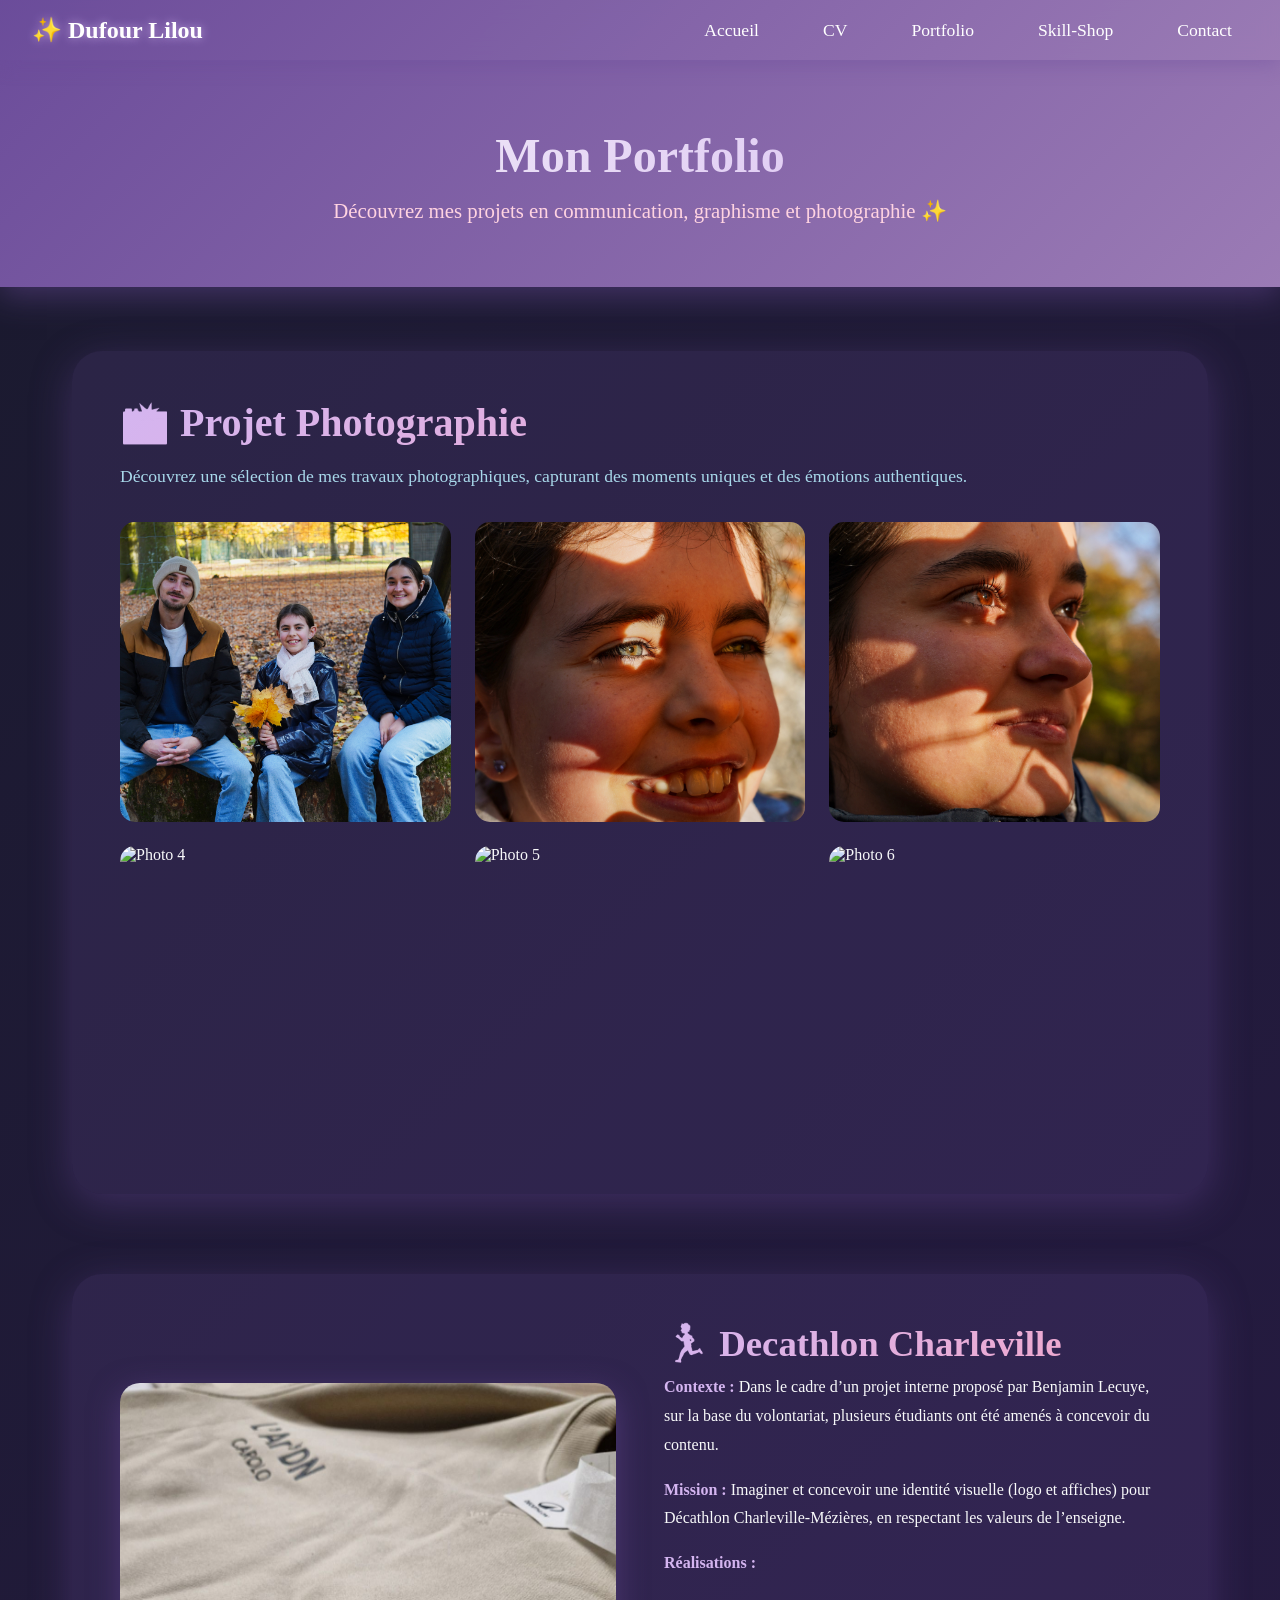
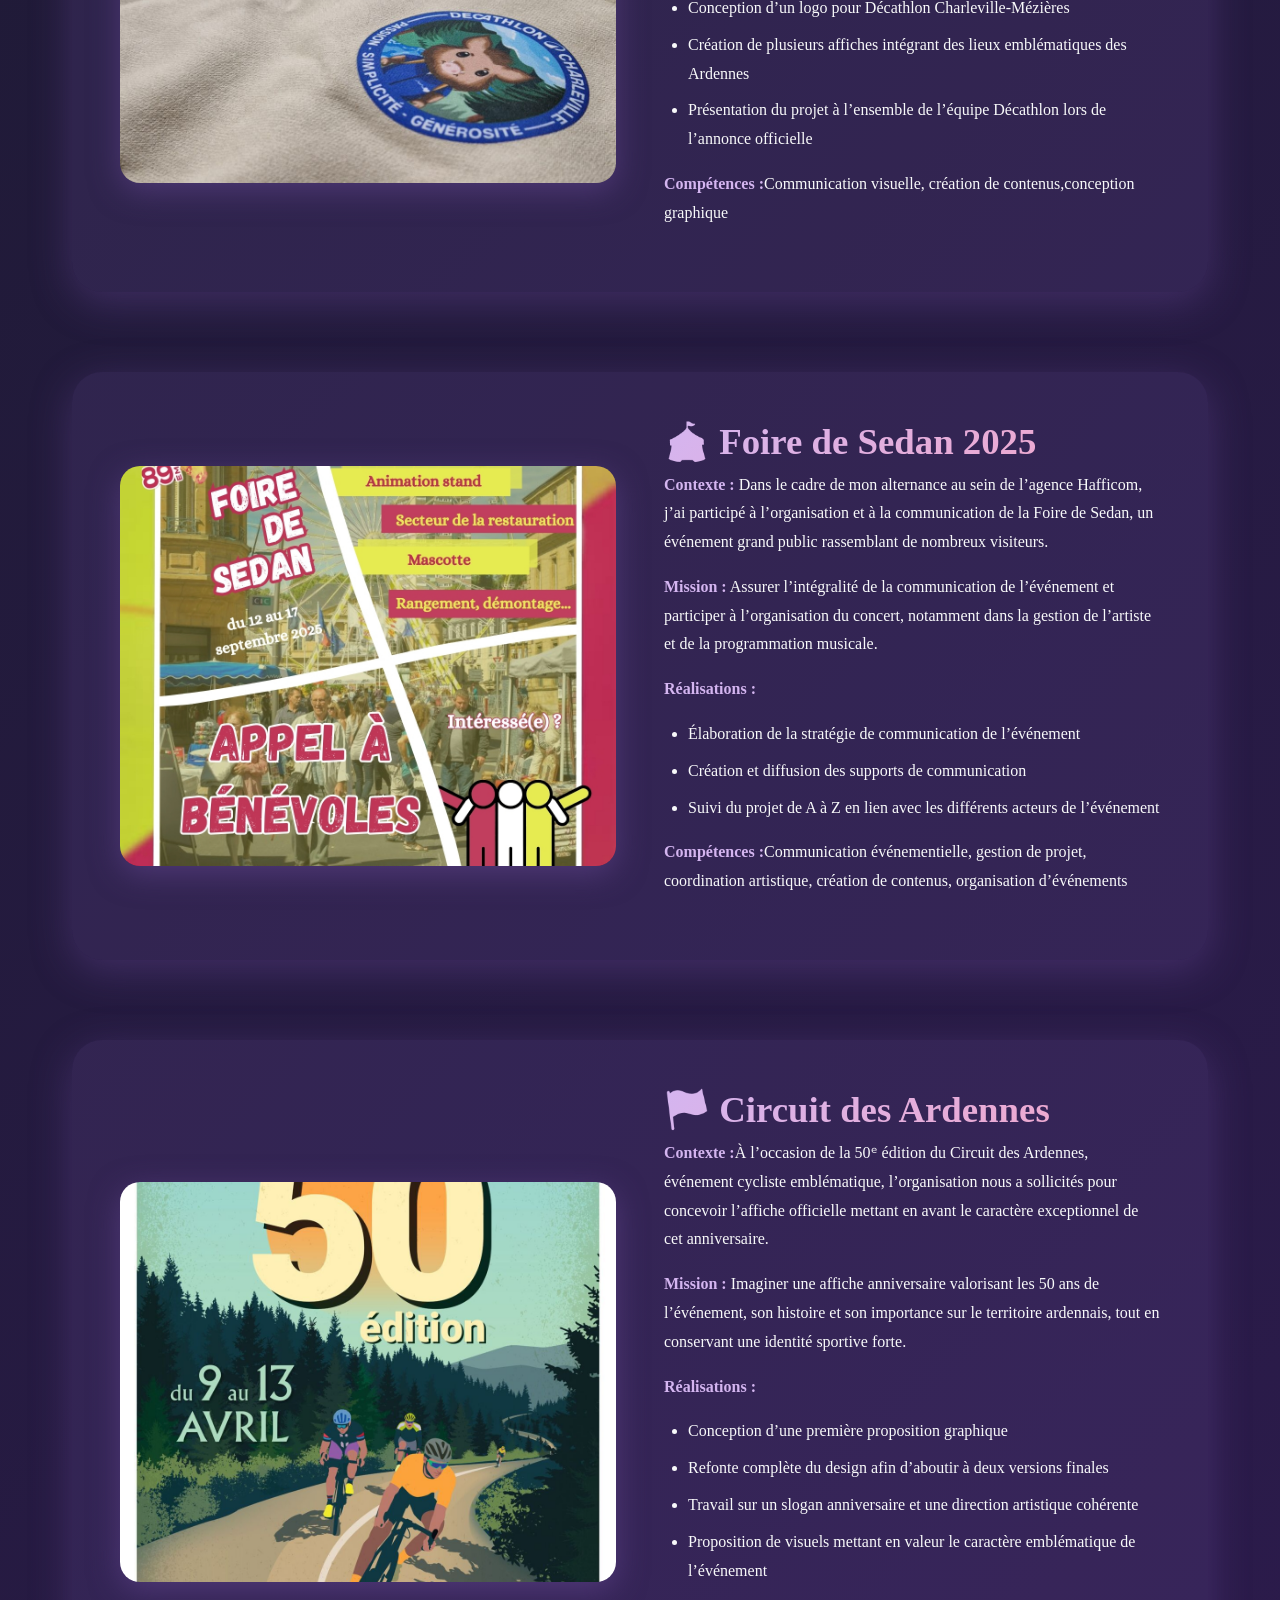
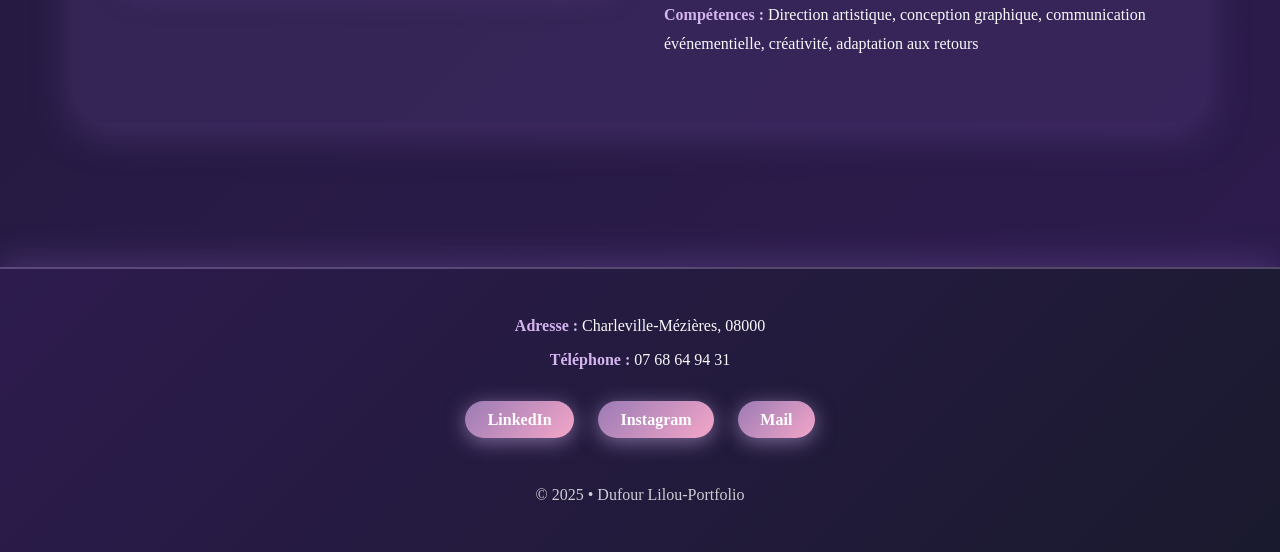
==== commit bbd1645d: "Add files via upload" ====
--- a/portfolio.html
+++ b/portfolio.html
@@ -1,124 +1,176 @@
 <!DOCTYPE html>
-<html lang="fr">
 <head>
-    <script>(function(w,d,s,l,i){w[l]=w[l]||[];w[l].push({'gtm.start':
-    new Date().getTime(),event:'gtm.js'});var f=d.getElementsByTagName(s)[0],
-    j=d.createElement(s),dl=l!='dataLayer'?'&l='+l:'';j.async=true;j.src=
-    'https://www.googletagmanager.com/gtm.js?id='+i+dl;f.parentNode.insertBefore(j,f);
-    })(window,document,'script','dataLayer','GTM-K3XC9GG2');</script>
     <meta charset="UTF-8">
     <meta name="viewport" content="width=device-width, initial-scale=1.0">
-    
-    <title>Lilou Dufour | Portfolio Communication & Numérique</title>
-    <meta name="description" content="Découvrez le portfolio de Lilou Dufour, étudiante en licence professionnelle Métiers du Numérique. Création visuelle et communication 360°.">
-    <meta name="author" content="Lilou Dufour">
-    <meta name="keywords" content="Portfolio, Lilou Dufour, Communication, Numérique, Web Design, Esine, Alternance">
-    
-    <meta property="og:type" content="website">
-    <meta property="og:url" content="https://dufourlilou.github.io/portfolio/">
-    <meta property="og:title" content="Lilou Dufour | Portfolio Communication & Numérique">
-    <meta property="og:description" content="Découvrez le portfolio de Lilou Dufour, étudiante en licence pro Métiers du Numérique. Création visuelle et stratégie digitale.">
-    <meta property="og:image" content="https://dufourlilou.github.io/portfolio/Photo%20moi.jpeg">
-
-    <meta name="twitter:card" content="summary_large_image">
-    <meta name="twitter:site" content="@LilouDufour"> 
-    <meta name="twitter:url" content="https://dufourlilou.github.io/portfolio/">
-    <meta name="twitter:title" content="Lilou Dufour | Portfolio Communication & Numérique">
-    <meta name="twitter:description" content="Découvrez le portfolio de Lilou Dufour, étudiante en licence pro Métiers du Numérique.">
-    <meta name="twitter:image" content="https://dufourlilou.github.io/portfolio/Photo%20moi.jpeg">
-
-    <link rel="icon" type="image/jpeg" href="Photo moi.jpeg">
-    <link rel="apple-touch-icon" href="Photo moi.jpeg">
-    <link rel="manifest" href="manifest.json">
-    <meta name="theme-color" content="#6200ee">
-
-    <link rel="stylesheet" href="Accueil.css">
+    <title>Portfolio • Dufour Lilou</title>
+    <link rel="stylesheet" href="portfolio.css">
 </head>
 <body>
-    <noscript><iframe src="https://www.googletagmanager.com/ns.html?id=GTM-K3XC9GG2"
-    height="0" width="0" style="display:none;visibility:hidden"></iframe></noscript>
-
-    <header>
-        <nav class="navbar">
-            <div class="logo">✨Dufour Lilou</div>
-            <button class="burger-menu" id="boutonBurger">
-                <span></span>
-                <span></span>
-                <span></span>
-            </button>
-            <ul class="nav-liens" id="navliens">
-                <li><a href="index.html">Accueil</a></li>
-                <li><a href="cv.html">CV</a></li>
-                <li><a href="portfolio.html">Portfolio</a></li>
-                <li><a href="skill-shop.html">Skill-Shop</a></li>
-                <li><a href="contact.html">Contact</a></li>
-            </ul>
-        </nav>
+    <nav class="navbar">
+        <div class="logo">✨ Dufour Lilou</div>
+        <button class="burger-menu" id="boutonBurger">
+            <span></span>
+            <span></span>
+            <span></span>
+        </button>
+        <ul class="nav-liens" id="navliens">
+            <li><a href="index.html">Accueil</a></li>
+            <li><a href="cv.html">CV</a></li>
+            <li><a href="portfolio.html">Portfolio</a></li>
+            <li><a href="skill-shop.html">Skill-Shop</a></li>
+            <li><a href="contact.html">Contact</a></li>
+        </ul>
+    </nav>
+
+    <header class="portfolio-header">
+        <h1>Mon Portfolio</h1>
+        <p>Découvrez mes projets en communication, graphisme et photographie ✨</p>
     </header>
 
-    <main>
-        <section id="accueil" class="hero" itemscope itemtype="https://schema.org/Article">
-            <div class="etoiles">
-                <div class="etoile"></div><div class="etoile"></div><div class="etoile"></div>
-                <div class="etoile"></div><div class="etoile"></div><div class="etoile"></div>
-            </div>
-
-            <div class="nuage-magique nuage1"></div>
-            <div class="nuage-magique nuage2"></div>
-            <div class="nuage-magique nuage3"></div>
-
-            <div class="hero-content">
-                <div class="contenu-photo">
-                    <div class="photo-profile">
-                        <img src="Photo moi.jpeg" alt="Portrait de Lilou Dufour, étudiante en communication numérique" itemprop="image">
-                    </div>
-                    <div class="cercle-photo"></div>
-                    <div class="particule-magique particule1"></div>
-                    <div class="particule-magique particule2"></div>
-                    <div class="particule-magique particule3"></div>
-                    <div class="particule-magique particule4"></div>
-                </div>
-
-                <h1 class="hero-titre" itemprop="headline"> Qui suis-je ? </h1>
-
-                <p class="hero-texte" itemprop="articleBody">
-                    Hello ! Moi, c’est Lilou Dufour, j’ai 20 ans et je suis en licence professionnelle Métiers du Numérique à l'Esine, en alternance chez Hafficom, une agence de communication 360°.
-                    Entre études et alternance, je ne m’ennuie jamais et c’est exactement ce que j’aime : être toujours en mouvement.
-                    La com' c’est mon terrain de jeu. Ce qui me passionne le plus, c’est la création : imaginer des visuels, raconter des histoires, concevoir des projets qui captent l’attention et marquent les esprits.
-                    <br><br>Quand je ne suis pas plongée dans une stratégie de com’, je prends du temps pour mes passions : je photographie, je dessine et j’écris.
-                    <br><br> Mon mantra dans la vie ?
-                    <br> 🌙« Née à l’aurore pour mourir à la nuit »🌙 : 
-                    <br>autrement dit, briller, créer, laisser une trace de mon passage une fois la nuit tombée.
-                </p>
-                
-                <meta itemprop="author" content="Lilou Dufour">
-                
-                <a href="#portfolio" class="cta-button">✨ En découvrir +</a>
-            </div>
-            <div class="deco-lune"></div>
-        </section>
-
-        <section id="cv" class="section-placeholder">
-            <h2><a href="cv.html">Mon CV</a></h2>
-        </section>
-
-        <section id="portfolio" class="section-placeholder">
-            <h2><a href="portfolio.html">Mon Portfolio</a></h2>
-        </section>
-
-        <section id="contact" class="section-placeholder">
-            <h2><a href="contact.html">Me Contacter</a></h2>
-        </section>
+    <main class="contenu-portfolio">
+
+        <section class="projet-section">
+            <div class="projet-header">
+                <h2>📸 Projet Photographie</h2>
+                <p class="projet-intro">Découvrez une sélection de mes travaux photographiques, capturant des moments uniques et des émotions authentiques.</p>
+            </div>
+            
+            <div class="photo-galerie">
+                <div class="photo-item" onclick="toggleCaption(this)" data-caption='"Trois âmes, une saison, mille souvenirs." : shooting photo en extérieur'>
+                    <img src="Eux 3.jpg" alt="Photo 1">
+                    <div class="photo-caption">
+                        <p>"Trois âmes, une saison, mille souvenirs." : shooting photo en extérieur</p>
+                    </div>
+                </div>
+                
+                <div class="photo-item" onclick="toggleCaption(this)" data-caption='"Les yeux captent la lumière du monde" : shooting pour jeune fille en extérieur'>
+                    <img src="Ambre.jpg" alt="Photo 2">
+                    <div class="photo-caption">
+                        <p>"Les yeux captent la lumière du monde" : shooting pour jeune fille en extérieur</p>
+                    </div>
+                </div>
+                
+                <div class="photo-item" onclick="toggleCaption(this)" data-caption='"Dans ses yeux marron, le monde sillumine" : shooting pour jeune fille en extérieur'>
+                    <img src="Capucine.jpg" alt="Photo 3">
+                    <div class="photo-caption">
+                        <p>"Dans ses yeux marron, le monde s'illumine" : shooting pour jeune fille en extérieur</p>
+                    </div>
+                </div>
+                
+                <div class="photo-item" onclick="toggleCaption(this)" data-caption='"Petit cœur, grand émerveillement" : shooting photo pour un bébé de 4 mois'>
+                    <img src="petitbébé.jpg" alt="Photo 4">
+                    <div class="photo-caption">
+                        <p>"Petit cœur, grand émerveillement" : shooting photo pour un bébé de 4 mois</p>
+                    </div>
+                </div>
+                
+                <div class="photo-item" onclick="toggleCaption(this)" data-caption='"Le monde sefface derrière les gouttes" : photo du paysage urbain'>
+                    <img src="retro.jpg" alt="Photo 5">
+                    <div class="photo-caption">
+                        <p>"Le monde s'efface derrière les gouttes" : photo du paysage urbain</p>
+                    </div>
+                </div>
+                
+                <div class="photo-item" onclick="toggleCaption(this)" data-caption='"Esprit sauvage": photographie animale'>
+                    <img src="Chèvre.jpg" alt="Photo 6">
+                    <div class="photo-caption">
+                        <p>"Esprit sauvage": photographie animale</p>
+                    </div>
+                </div>
+            </div>
+        </section>
+
+        <section class="projet-section">
+            <div class="contenu-projet">
+                <div class="projet-image" onclick="openProjectLightbox(this)" data-caption="Projet Decathlon Charleville">
+                    <img src="projetdecath.jpg" alt="Projet Decathlon Charleville">
+                </div>
+                <div class="projet-info">
+                    <h2>🏃 Decathlon Charleville</h2>
+                    <div class="projet-details">
+                        <p><strong>Contexte :</strong> Dans le cadre d’un projet interne proposé par Benjamin Lecuye, 
+                            sur la base du volontariat, plusieurs étudiants ont été amenés à concevoir du contenu. </p>
+                        <p><strong>Mission :</strong> Imaginer et concevoir une identité visuelle (logo et affiches) pour Décathlon Charleville-Mézières, en respectant 
+                            les valeurs de l’enseigne.</p>
+                        <p><strong>Réalisations :</strong></p>
+                        <ul>
+                            <li>Conception d’un logo pour Décathlon Charleville-Mézières</li>
+                            <li>Création de plusieurs affiches intégrant des lieux emblématiques des Ardennes</li>
+                            <li>Présentation du projet à l’ensemble de l’équipe Décathlon lors de l’annonce officielle</li>
+                        </ul>
+                        <p><strong>Compétences :</strong>Communication visuelle, création de contenus,conception graphique</p>
+                    </div>
+                </div>
+            </div>
+        </section>
+
+        <section class="projet-section reverse">
+            <div class="contenu-projet">
+                <div class="projet-info">
+                    <h2>🎪 Foire de Sedan 2025</h2>
+                    <div class="projet-details">
+                        <p><strong>Contexte :</strong> Dans le cadre de mon alternance au sein de l’agence Hafficom, 
+                            j’ai participé à l’organisation et à la communication de la Foire de Sedan, un événement grand public rassemblant de nombreux visiteurs.</p>
+                        <p><strong>Mission :</strong> Assurer l’intégralité de la communication de l’événement et participer à l’organisation du concert, notamment 
+                            dans la gestion de l’artiste et de la programmation musicale.</p>
+                        <p><strong>Réalisations :</strong></p>
+                        <ul>
+                            <li>Élaboration de la stratégie de communication de l’événement</li>
+                            <li>Création et diffusion des supports de communication</li>
+                            <li>Suivi du projet de A à Z en lien avec les différents acteurs de l’événement</li>
+                        </ul>
+                        <p><strong>Compétences :</strong>Communication événementielle, gestion de projet, coordination artistique, création de contenus, organisation d’événements</p>
+                    </div>
+                </div>
+                <div class="projet-image" onclick="openProjectLightbox(this)" data-caption="Foire de Sedan 2025">
+                    <img src="foire de sedan.jpg" alt="Foire de Sedan 2025">
+                </div>
+            </div>
+        </section>
+
+        <section class="projet-section">
+            <div class="contenu-projet">
+                <div class="projet-image" onclick="openProjectLightbox(this)" data-caption="Circuit des Ardennes - Affiche officielle">
+                    <img src="circuit des ardennes.jpg" alt="Circuit des Ardennes">
+                </div>
+                <div class="projet-info">
+                    <h2>🏁 Circuit des Ardennes</h2>
+                    <div class="projet-details">
+                        <p><strong>Contexte :</strong>À l’occasion de la 50ᵉ édition du Circuit des Ardennes, événement cycliste emblématique, 
+                        l’organisation nous a sollicités pour concevoir l’affiche officielle mettant en avant le caractère exceptionnel de cet anniversaire.</p>
+                        <p><strong>Mission :</strong> Imaginer une affiche anniversaire valorisant les 50 ans de l’événement, 
+                            son histoire et son importance sur le territoire ardennais, tout en conservant une identité sportive forte.</p>
+                        <p><strong>Réalisations :</strong></p>
+                        <ul>
+                            <li>Conception d’une première proposition graphique</li>
+                            <li>Refonte complète du design afin d’aboutir à deux versions finales</li>
+                            <li>Travail sur un slogan anniversaire et une direction artistique cohérente</li>
+                            <li>Proposition de visuels mettant en valeur le caractère emblématique de l’événement</li>
+                        </ul>
+                        <p><strong>Compétences :</strong> Direction artistique, conception graphique, communication événementielle, créativité, adaptation aux retours</p>
+                    </div>
+                </div>
+            </div>
+        </section>
+
     </main>
 
-    <footer class="footer">
-        <div class="contenu-footer">
+    <div class="lightbox" id="lightbox" onclick="closeLightbox(event)">
+        <div class="lightbox-content">
+            <button class="lightbox-close" onclick="closeLightbox(event)">✕</button>
+            <img id="lightbox-img" src="" alt="Photo agrandie">
+            <div class="lightbox-caption" id="lightbox-caption"></div>
+        </div>
+    </div>
+
+     <footer class="footer">
+        <div class="footer-content">
             <p><strong>Adresse :</strong> Charleville-Mézières, 08000</p>
             <p><strong>Téléphone :</strong> 07 68 64 94 31</p>
             <div class="footer-socials">
-                <a href="https://www.linkedin.com/in/lilou-dufour-b514b3296/" target="_blank" rel="nofollow">LinkedIn</a>
-                <a href="https://www.instagram.com/lunarys_photo/" target="_blank" rel="nofollow">Instagram</a>
-                <a href="mailto:dufour.lilou03@gmail.com" rel="nofollow">Mail</a>
+                <a href="https://www.linkedin.com/in/lilou-dufour-b514b3296/" target="_blank">LinkedIn</a>
+                <a href="https://www.instagram.com/lunarys_photo/" target="_blank">Instagram</a>
+                <a href="mailto:dufour.lilou03@gmail.com">Mail</a>
             </div>
             <p class="footer-copy">© 2025 • Dufour Lilou-Portfolio</p>
         </div>
@@ -131,6 +183,14 @@
         boutonBurger.addEventListener('click', () => {
             navliens.classList.toggle('active');
             boutonBurger.classList.toggle('active');
+        });
+
+        const links = document.querySelectorAll('.nav-links a');
+        links.forEach(link => {
+            link.addEventListener('click', () => {
+                navliens.classList.remove('active');
+                boutonBurger.classList.remove('active');
+            });
         });
 
         document.addEventListener('click', (e) => {
@@ -139,11 +199,49 @@
                 boutonBurger.classList.remove('active');
             }
         });
-    </script>
-    <script>
-        if('serviceWorker' in navigator) {
-            navigator.serviceWorker.register('./sw.js');
-        };
+
+        function toggleCaption(element) {
+            if (event.target.closest('.photo-caption')) {
+                const caption = element.querySelector('.photo-caption');
+                caption.classList.toggle('active');
+            } else {
+                openLightbox(element);
+            }
+        }
+
+        function openLightbox(photoItem) {
+            const img = photoItem.querySelector('img');
+            const caption = photoItem.getAttribute('data-caption');
+            
+            document.getElementById('lightbox-img').src = img.src;
+            document.getElementById('lightbox-caption').textContent = caption;
+            document.getElementById('lightbox').classList.add('active');
+            document.body.style.overflow = 'hidden';
+        }
+
+        function openProjectLightbox(projetImage) {
+            const img = projetImage.querySelector('img');
+            const caption = projetImage.getAttribute('data-caption');
+            
+            document.getElementById('lightbox-img').src = img.src;
+            document.getElementById('lightbox-caption').textContent = caption;
+            document.getElementById('lightbox').classList.add('active');
+            document.body.style.overflow = 'hidden';
+        }
+
+        function closeLightbox(event) {
+            if (event.target.id === 'lightbox' || event.target.classList.contains('lightbox-close')) {
+                document.getElementById('lightbox').classList.remove('active');
+                document.body.style.overflow = 'auto';
+            }
+        }
+
+        document.addEventListener('keydown', function(event) {
+            if (event.key === 'Escape') {
+                document.getElementById('lightbox').classList.remove('active');
+                document.body.style.overflow = 'auto';
+            }
+        });
     </script>
 </body>
 </html>
--- a/portfolio.css
+++ b/portfolio.css
@@ -0,0 +1,567 @@
+* {
+    margin: 0;
+    padding: 0;
+    box-sizing: border-box;
+}
+
+body {
+    font-family: 'Georgia', serif;
+    color: #f8f9fa;
+    overflow-x: hidden;
+    background: linear-gradient(135deg, #1a1a2e, #2d1b4e);
+}
+
+:root {
+    --violet-profond: #6b4c9a;
+    --violet-doux: #9b7bb5;
+    --rose-pastel: #f4a6c8;
+    --bleu-pastel: #a8d8ea;
+    --lavande: #d4b5f0;
+    --rose-clair: #ffd3e1;
+    --blanc-lune: #f8f9fa;
+}
+
+.navbar {
+    position: fixed;
+    top: 0;
+    width: 100%;
+    background: linear-gradient(135deg, rgba(107, 76, 154, 0.95), rgba(155, 123, 181, 0.95));
+    backdrop-filter: blur(10px);
+    padding: 1rem 2rem;
+    display: flex;
+    justify-content: space-between;
+    align-items: center;
+    z-index: 1000;
+    box-shadow: 0 4px 20px rgba(107, 76, 154, 0.4);
+}
+
+.logo {
+    font-size: 1.5rem;
+    font-weight: bold;
+    color: white;
+    text-shadow: 0 0 10px rgba(212, 181, 240, 0.8);
+}
+
+.nav-liens {
+    display: flex;
+    list-style: none;
+    gap: 2rem;
+}
+
+.nav-liens a {
+    color: white;
+    text-decoration: none;
+    font-size: 1.1rem;
+    transition: all 0.3s ease;
+    padding: 0.5rem 1rem;
+    border-radius: 20px;
+    position: relative;
+}
+
+
+.nav-liens a:hover {
+    background: rgba(255, 255, 255, 0.2);
+    transform: translateY(-2px);
+    text-shadow: 0 0 10px rgba(212, 181, 240, 0.8);
+}
+
+.nav-liens a:hover::before {
+    opacity: 1;
+    left: -5px;
+}
+
+.burger-menu {
+    display: none;
+    flex-direction: column;
+    background: transparent;
+    border: none;
+    cursor: pointer;
+    gap: 5px;
+}
+
+.burger-menu span {
+    width: 30px;
+    height: 3px;
+    background: white;
+    border-radius: 3px;
+    transition: all 0.3s ease;
+    box-shadow: 0 0 10px rgba(212, 181, 240, 0.6);
+}
+
+.burger-menu.active span:nth-child(1) {
+    transform: rotate(45deg) translate(8px, 8px);
+}
+
+.burger-menu.active span:nth-child(2) {
+    opacity: 0;
+}
+
+.burger-menu.active span:nth-child(3) {
+    transform: rotate(-45deg) translate(8px, -8px);
+}
+
+.portfolio-header {
+    padding: 8rem 2rem 4rem;
+    text-align: center;
+    background: linear-gradient(135deg, #6b4c9a, #9b7bb5);
+    box-shadow: 0 8px 30px rgba(107, 76, 154, 0.5);
+}
+
+.portfolio-header h1 {
+    font-size: 3rem;
+    margin-bottom: 1rem;
+    background: linear-gradient(135deg, var(--blanc-lune), var(--lavande));
+    -webkit-background-clip: text;
+    -webkit-text-fill-color: transparent;
+    background-clip: text;
+}
+
+.portfolio-header p {
+    font-size: 1.3rem;
+    color: var(--rose-clair);
+}
+
+.contenu-portfolio {
+    max-width: 1200px;
+    margin: 0 auto;
+    padding: 4rem 2rem;
+}
+
+.projet-section {
+    margin-bottom: 5rem;
+    background: rgba(107, 76, 154, 0.2);
+    border-radius: 30px;
+    padding: 3rem;
+    box-shadow: 0 10px 40px rgba(107, 76, 154, 0.4);
+    animation: fadeInUp 0.8s ease;
+}
+
+@keyframes fadeInUp {
+    from {
+        opacity: 0;
+        transform: translateY(30px);
+    }
+    to {
+        opacity: 1;
+        transform: translateY(0);
+    }
+}
+
+.projet-header h2 {
+    font-size: 2.5rem;
+    margin-bottom: 1rem;
+    background: linear-gradient(135deg, var(--lavande), var(--rose-pastel));
+    -webkit-background-clip: text;
+    -webkit-text-fill-color: transparent;
+    background-clip: text;
+}
+
+.projet-intro {
+    font-size: 1.1rem;
+    margin-bottom: 2rem;
+    color: var(--bleu-pastel);
+    line-height: 1.6;
+}
+
+.photo-galerie {
+    display: grid;
+    grid-template-columns: repeat(auto-fit, minmax(300px, 1fr));
+    gap: 1.5rem;
+    margin-top: 2rem;
+}
+
+.photo-item {
+    position: relative;
+    border-radius: 15px;
+    overflow: hidden;
+    cursor: pointer;
+    transition: transform 0.3s ease, box-shadow 0.3s ease;
+}
+
+.photo-item:hover {
+    transform: translateY(-5px);
+    box-shadow: 0 10px 40px rgba(212, 181, 240, 0.6);
+}
+
+.photo-item img {
+    width: 100%;
+    height: 300px;
+    object-fit: cover;
+    display: block;
+    transition: filter 0.3s ease;
+}
+
+.photo-caption {
+    position: absolute;
+    bottom: 0;
+    left: 0;
+    right: 0;
+    background: linear-gradient(to top, rgba(107, 76, 154, 0.95), transparent);
+    backdrop-filter: blur(10px);
+    padding: 1.5rem;
+    transform: translateY(100%);
+    transition: transform 0.3s ease;
+}
+
+.photo-caption.active {
+    transform: translateY(0);
+}
+
+.photo-caption p {
+    color: white;
+    font-size: 0.95rem;
+    line-height: 1.5;
+}
+
+.contenu-projet {
+    display: grid;
+    grid-template-columns: 1fr 1fr;
+    gap: 3rem;
+    align-items: center;
+}
+
+.projet-section.reverse .contenu-projet {
+    direction: rtl;
+}
+
+.projet-section.reverse .projet-info {
+    direction: ltr;
+}
+
+.projet-image {
+    border-radius: 20px;
+    overflow: hidden;
+    box-shadow: 0 8px 30px rgba(107, 76, 154, 0.5);
+    transition: transform 0.3s ease;
+    cursor: pointer;
+}
+
+.projet-image:hover {
+    transform: scale(1.03);
+}
+
+.projet-image img {
+    width: 100%;
+    height: 400px;
+    object-fit: cover;
+    display: block;
+}
+
+.projet-info h2 {
+    font-size: 2.3rem;
+    margin-bottom: 0.5rem;
+    background: linear-gradient(135deg, var(--lavande), var(--rose-pastel));
+    -webkit-background-clip: text;
+    -webkit-text-fill-color: transparent;
+    background-clip: text;
+}
+
+.projet-subtitle {
+    font-size: 1.2rem;
+    color: var(--bleu-pastel);
+    font-style: italic;
+    margin-bottom: 1.5rem;
+}
+
+.projet-details {
+    line-height: 1.8;
+}
+
+.projet-details p {
+    margin-bottom: 1rem;
+    color: var(--blanc-lune);
+}
+
+.projet-details strong {
+    color: var(--lavande);
+}
+
+.projet-details ul {
+    margin-left: 1.5rem;
+    margin-bottom: 1rem;
+}
+
+.projet-details li {
+    margin-bottom: 0.5rem;
+    color: var(--blanc-lune);
+}
+
+.lightbox {
+    position: fixed;
+    top: 0;
+    left: 0;
+    width: 100%;
+    height: 100%;
+    background: rgba(0, 0, 0, 0.9);
+    display: none;
+    justify-content: center;
+    align-items: center;
+    z-index: 2000;
+    padding: 3rem;
+}
+
+.lightbox.active {
+    display: flex;
+}
+
+.lightbox-content {
+    position: relative;
+    display: flex;
+    flex-direction: column;
+    justify-content: center;
+    align-items: center;
+    max-width: 1400px;
+    max-height: 90vh;
+    animation: zoomIn 0.3s ease;
+}
+
+@keyframes zoomIn {
+    from {
+        transform: scale(0.8);
+        opacity: 0;
+    }
+    to {
+        transform: scale(1);
+        opacity: 1;
+    }
+}
+
+.lightbox img {
+    max-width: 85vw;
+    max-height: 80vh;
+    width: auto;
+    height: auto;
+    object-fit: contain;
+    border-radius: 10px;
+    box-shadow: 0 10px 50px rgba(0, 0, 0, 0.5);
+}
+
+.lightbox-close {
+    position: absolute;
+    top: -50px;
+    right: 0;
+    background: white;
+    border: none;
+    width: 45px;
+    height: 45px;
+    border-radius: 50%;
+    cursor: pointer;
+    display: flex;
+    align-items: center;
+    justify-content: center;
+    font-size: 1.5rem;
+    transition: all 0.3s ease;
+    box-shadow: 0 4px 15px rgba(0, 0, 0, 0.3);
+    z-index: 10;
+}
+
+.lightbox-close:hover {
+    background: var(--rose-pastel);
+    transform: rotate(90deg);
+    color: white;
+}
+
+.lightbox-caption {
+    margin-top: 2rem;
+    background: rgba(0, 0, 0, 0.95);
+    padding: 1rem 2rem;
+    border-radius: 10px;
+    color: var(--bleu-pastel);
+    text-align: center;
+    max-width: 85vw;
+}
+
+.footer {
+    background: linear-gradient(135deg, #2d1b4e, #1a1a2e);
+    padding: 3rem 2rem;
+    text-align: center;
+    border-top: 2px solid rgba(212, 181, 240, 0.3);
+    box-shadow: 0 -8px 30px rgba(107, 76, 154, 0.4);
+}
+
+.footer-content {
+    max-width: 900px;
+    margin: 0 auto;
+    color: var(--blanc-lune);
+    display: flex;
+    flex-direction: column;
+    gap: 1rem;
+}
+
+.footer-content p {
+    font-size: 1rem;
+    color: var(--blanc-lune);
+}
+
+.footer-content strong {
+    color: var(--lavande);
+}
+
+.footer-socials {
+    display: flex;
+    justify-content: center;
+    gap: 1.5rem;
+    margin-top: 1rem;
+    flex-wrap: wrap;
+}
+
+.footer-socials a {
+    text-decoration: none;
+    color: white;
+    font-weight: bold;
+    padding: 0.6rem 1.4rem;
+    border-radius: 25px;
+    background: linear-gradient(135deg, var(--violet-doux), var(--rose-pastel));
+    box-shadow: 0 4px 20px rgba(212, 181, 240, 0.5);
+    transition: all 0.3s ease;
+    position: relative;
+    overflow: hidden;
+}
+
+.footer-socials a::before {
+    content: '✨';
+    position: absolute;
+    left: -15px;
+    opacity: 0;
+    transition: all 0.3s ease;
+}
+
+.footer-socials a:hover {
+    transform: translateY(-3px);
+    box-shadow: 0 6px 30px rgba(212, 181, 240, 0.8);
+}
+
+.footer-socials a:hover::before {
+    left: 8px;
+    opacity: 1;
+}
+
+.footer-copy {
+    margin-top: 2rem;
+    font-size: 0.9rem;
+    color: var(--bleu-pastel);
+    opacity: 0.8;
+}
+
+@media (max-width: 900px) {
+    .portfolio-header h1 {
+        font-size: 2.3rem;
+    }
+
+    .portfolio-header p {
+        font-size: 1.1rem;
+    }
+
+    .projet-content {
+        grid-template-columns: 1fr;
+        gap: 2rem;
+    }
+
+    .projet-section.reverse .project-content {
+        direction: ltr;
+    }
+
+    .projet-image img {
+        height: 300px;
+    }
+
+    .photo-galerie{
+        grid-template-columns: repeat(auto-fit, minmax(250px, 1fr));
+    }
+
+    .lightbox img {
+        max-width: 90vw;
+        max-height: 70vh;
+    }
+    
+    .lightbox-caption {
+        max-width: 90vw;
+        font-size: 0.9rem;
+    }
+}
+
+@media (max-width: 600px) {
+    .nav-liens {
+        position: fixed;
+        top: 70px;
+        right: -100%;
+        flex-direction: column;
+        background: linear-gradient(135deg, rgba(107, 76, 154, 0.98), rgba(155, 123, 181, 0.98));
+        backdrop-filter: blur(10px);
+        width: 70%;
+        height: calc(100vh - 70px);
+        padding: 2rem;
+        gap: 1rem;
+        transition: right 0.3s ease;
+        box-shadow: -5px 0 20px rgba(107, 76, 154, 0.5);
+    }
+    
+    .nav-liens.active {
+        right: 0;
+    }
+    
+    .burger-menu {
+        display: flex;
+    }
+
+    .portfolio-header {
+        padding: 6rem 1rem 3rem;
+    }
+
+    .portfolio-header h1 {
+        font-size: 2rem;
+    }
+
+    .portfolio-header p {
+        font-size: 1rem;
+    }
+
+    .contenu-portfolio {
+        padding: 2rem 1rem;
+    }
+
+    .projet-section {
+        padding: 2rem 1.5rem;
+        margin-bottom: 3rem;
+    }
+
+    .projet-header h2,
+    .projet-info h2 {
+        font-size: 1.8rem;
+    }
+
+    .photo-galerie {
+        grid-template-columns: 1fr;
+    }
+
+    .photo-item img {
+        height: 250px;
+    }
+
+    .projet-image img {
+        height: 250px;
+    }
+
+    .projet-details {
+        font-size: 0.95rem;
+    }
+
+    .lightbox {
+        padding: 1rem;
+    }
+    
+    .lightbox-close {
+        top: 10px;
+        right: 10px;
+    }
+
+    .lightbox img {
+        max-width: 95vw;
+        max-height: 65vh;
+    }
+    
+    .lightbox-caption {
+        margin-top: 1rem;
+        max-width: 95vw;
+    }
+}
